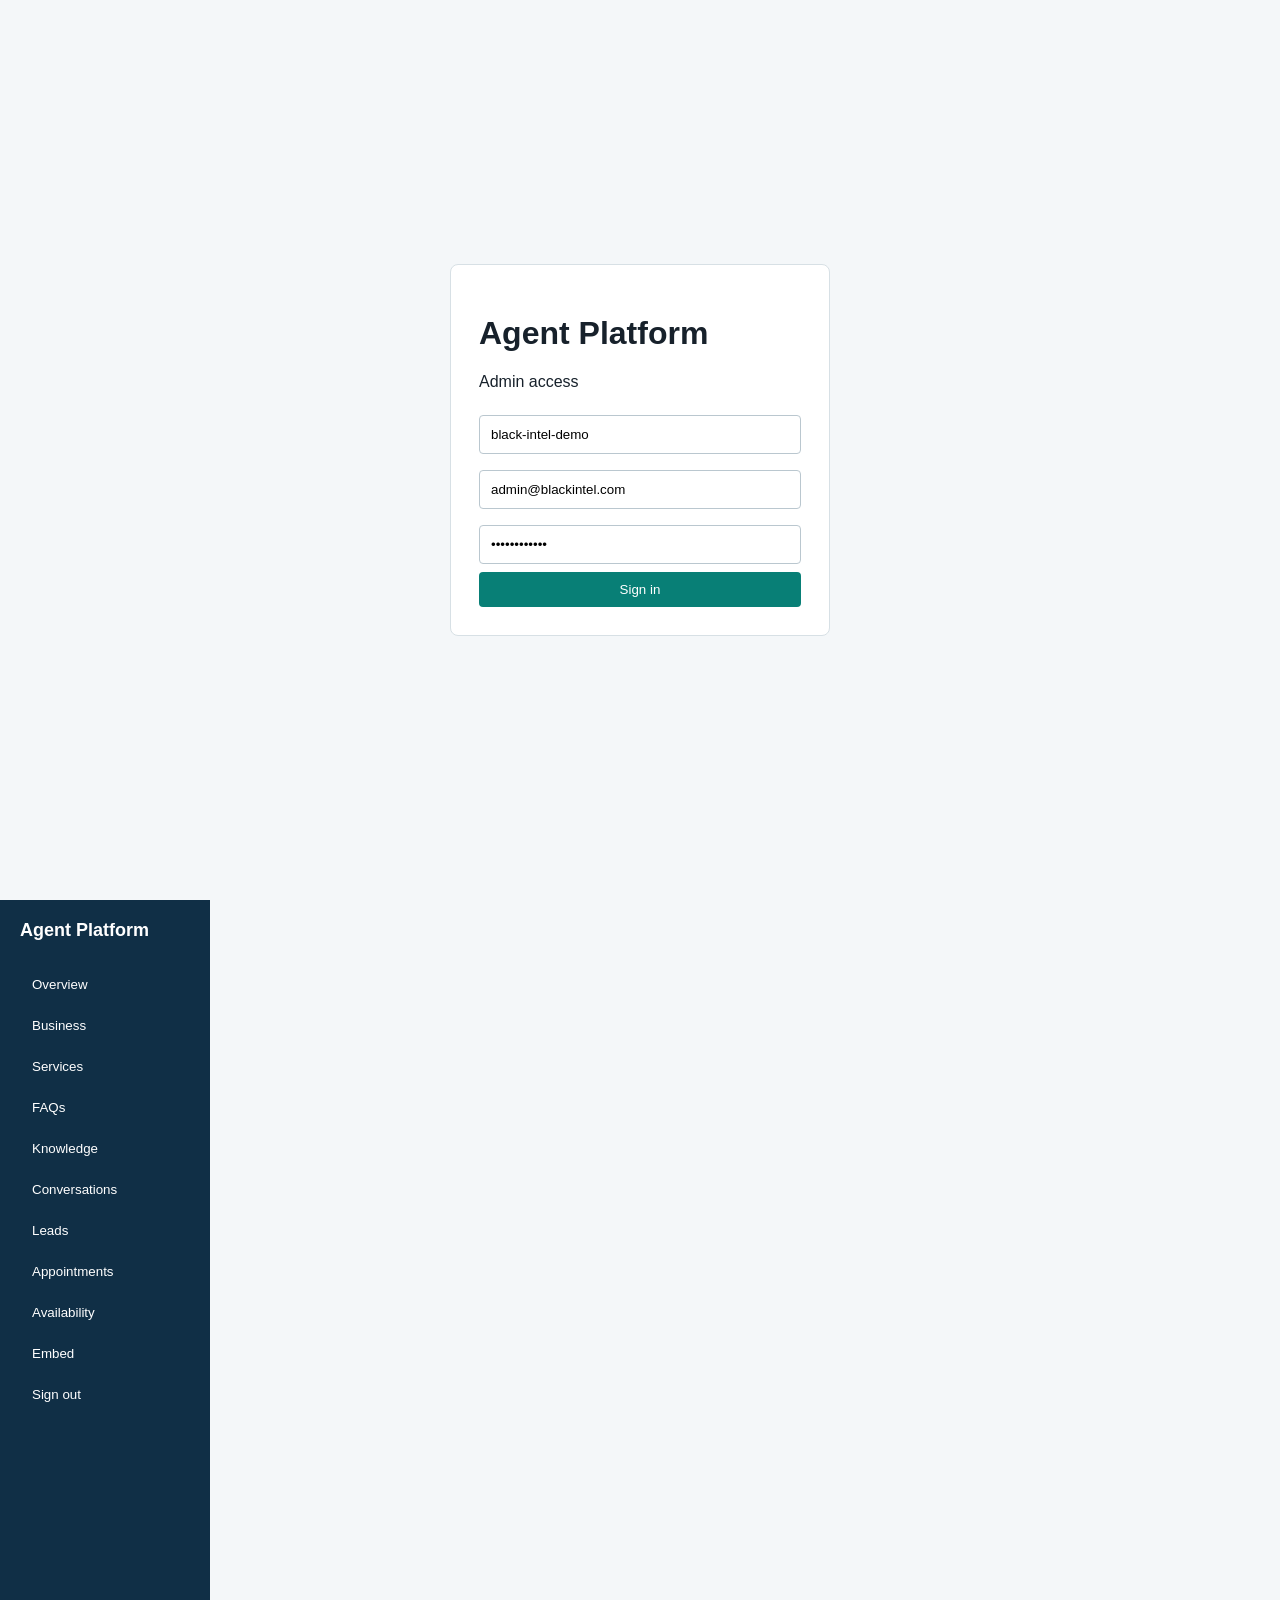
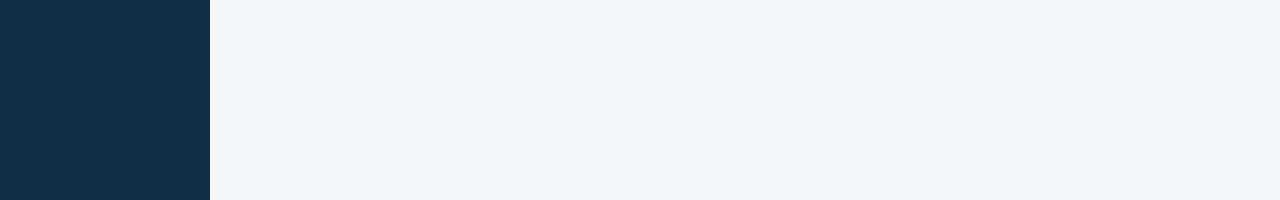
==== frontend/admin/index.html @ 56eccf03 "Complete AI website agent MVP" ====
<!doctype html>
<html lang="en"><head><meta charset="utf-8"><meta name="viewport" content="width=device-width,initial-scale=1"><title>Agent Platform</title><link rel="stylesheet" href="/frontend/admin/styles.css"></head>
<body><main id="login" class="auth"><form id="login-form"><h1>Agent Platform</h1><p>Admin access</p><input name="tenant_slug" value="black-intel-demo" placeholder="Tenant slug" required><input name="email" type="email" value="admin@blackintel.com" placeholder="Email" required><input name="password" type="password" value="ChangeMe123!" placeholder="Password" required><button>Sign in</button><small id="login-error"></small></form></main>
<main id="app" hidden><aside><h1>Agent Platform</h1><button data-view="overview">Overview</button><button data-view="business">Business</button><button data-view="services">Services</button><button data-view="faqs">FAQs</button><button data-view="knowledge">Knowledge</button><button data-view="conversations">Conversations</button><button data-view="leads">Leads</button><button data-view="appointments">Appointments</button><button data-view="availability">Availability</button><button data-view="embed">Embed</button><button id="sign-out">Sign out</button></aside><section><header><strong id="tenant-name"></strong><span id="notice"></span></header><div id="view"></div></section></main><script src="/frontend/admin/app.js"></script></body></html>
---- frontend/admin/styles.css ----
:root{font-family:Arial,sans-serif;color:#17212b;background:#f4f7f9}*{box-sizing:border-box}body{margin:0}.auth{min-height:100vh;display:grid;place-items:center}.auth form{width:min(380px,90vw);padding:28px;background:white;border:1px solid #d7e0e5;border-radius:8px}.auth input,textarea,select{width:100%;margin:8px 0;padding:11px;border:1px solid #bac7cf;border-radius:4px}button{cursor:pointer;border:0;border-radius:4px;padding:10px 12px;background:#102f46;color:white;text-align:left}form button{width:100%;text-align:center;background:#087f76}#app{min-height:100vh;display:grid;grid-template-columns:210px 1fr}aside{padding:20px;background:#102f46;color:white;display:flex;flex-direction:column;gap:6px}aside h1{font-size:18px;margin:0 0 20px}aside button{background:transparent}aside button:hover{background:#214761}section{padding:24px;max-width:1100px;width:100%}header{display:flex;justify-content:space-between;margin-bottom:20px}.panel{background:white;border:1px solid #d7e0e5;border-radius:6px;padding:18px;margin-bottom:16px}.grid{display:grid;grid-template-columns:repeat(auto-fit,minmax(160px,1fr));gap:12px}.metric{padding:16px;background:#e8f4f2;border-radius:5px}.metric b{display:block;font-size:27px}.row{display:flex;gap:8px;align-items:center;justify-content:space-between;padding:10px 0;border-bottom:1px solid #e5eaed}.row:last-child{border:0}.inline{display:flex;gap:8px}.inline input{margin:0}.danger{background:#a83d3d}@media(max-width:700px){#app{grid-template-columns:1fr}aside{flex-direction:row;overflow:auto;padding:10px}aside h1{display:none}section{padding:14px}.auth form{padding:20px}}
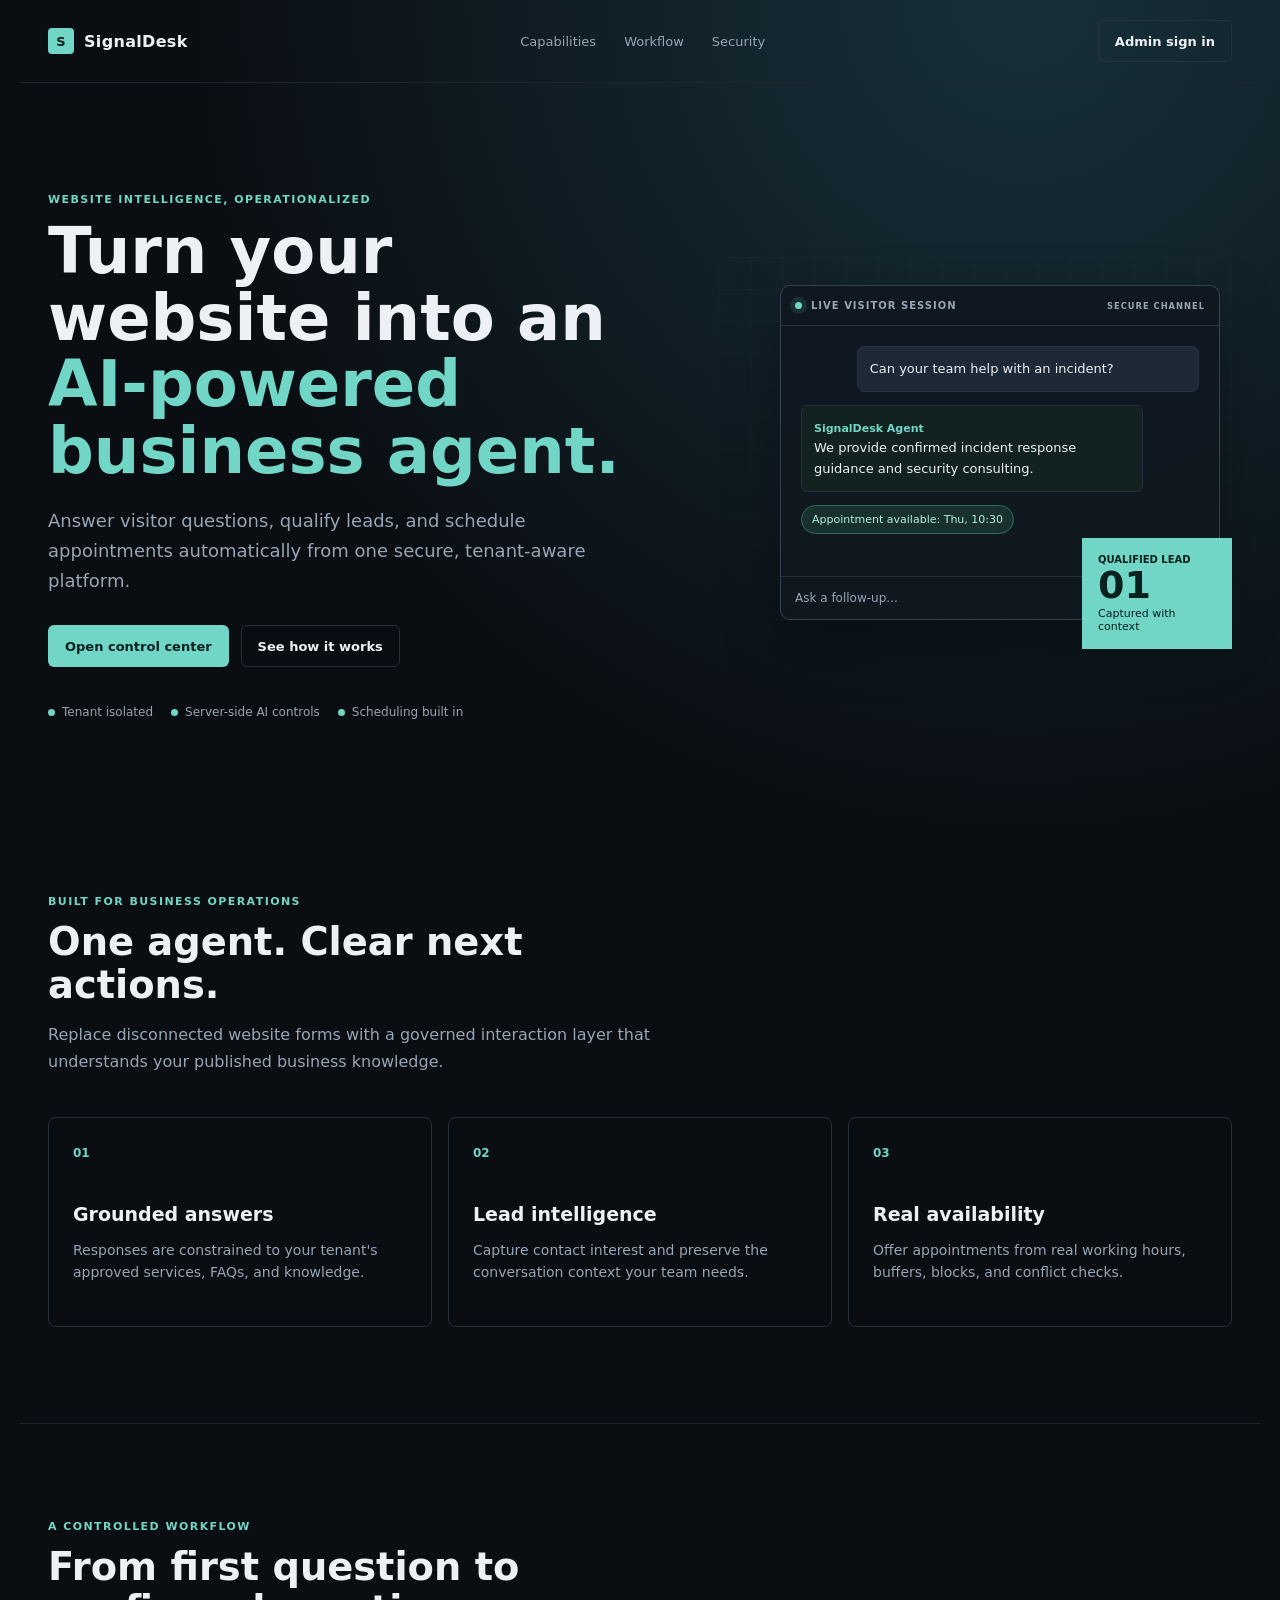
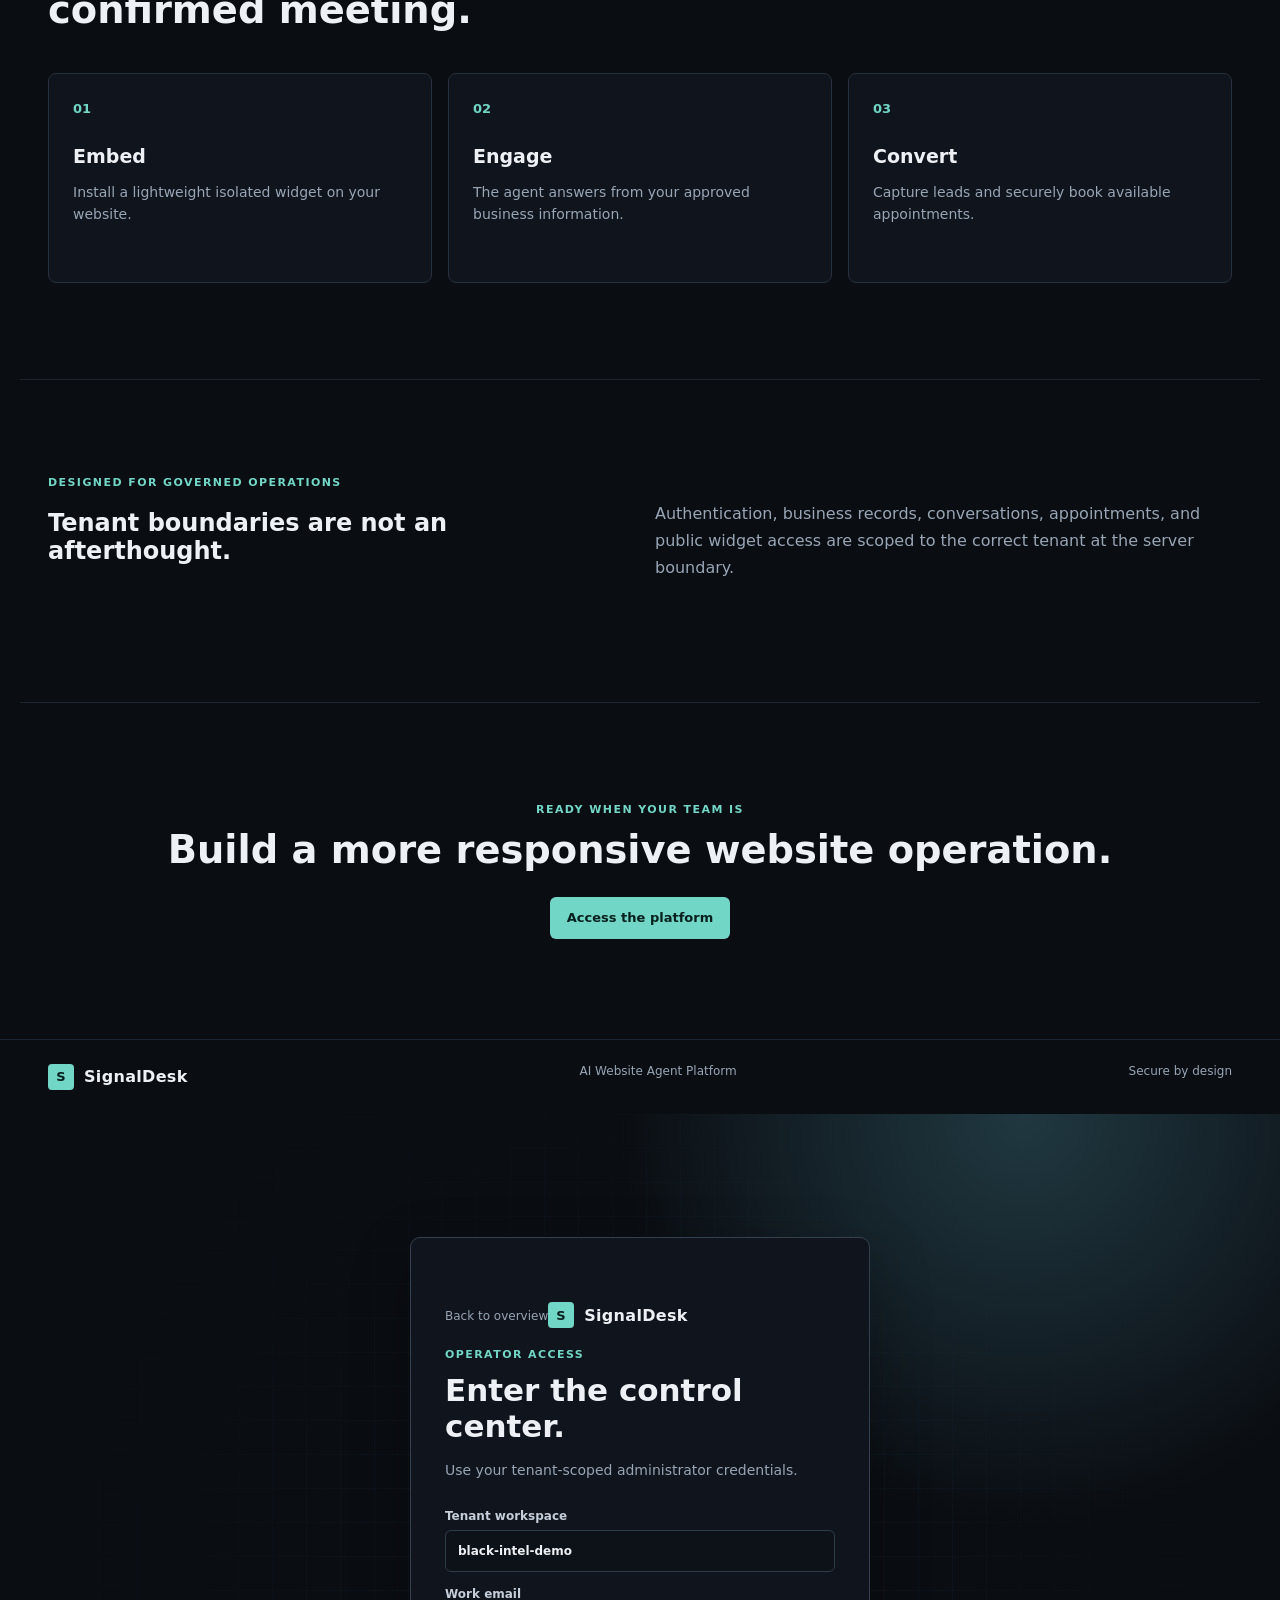
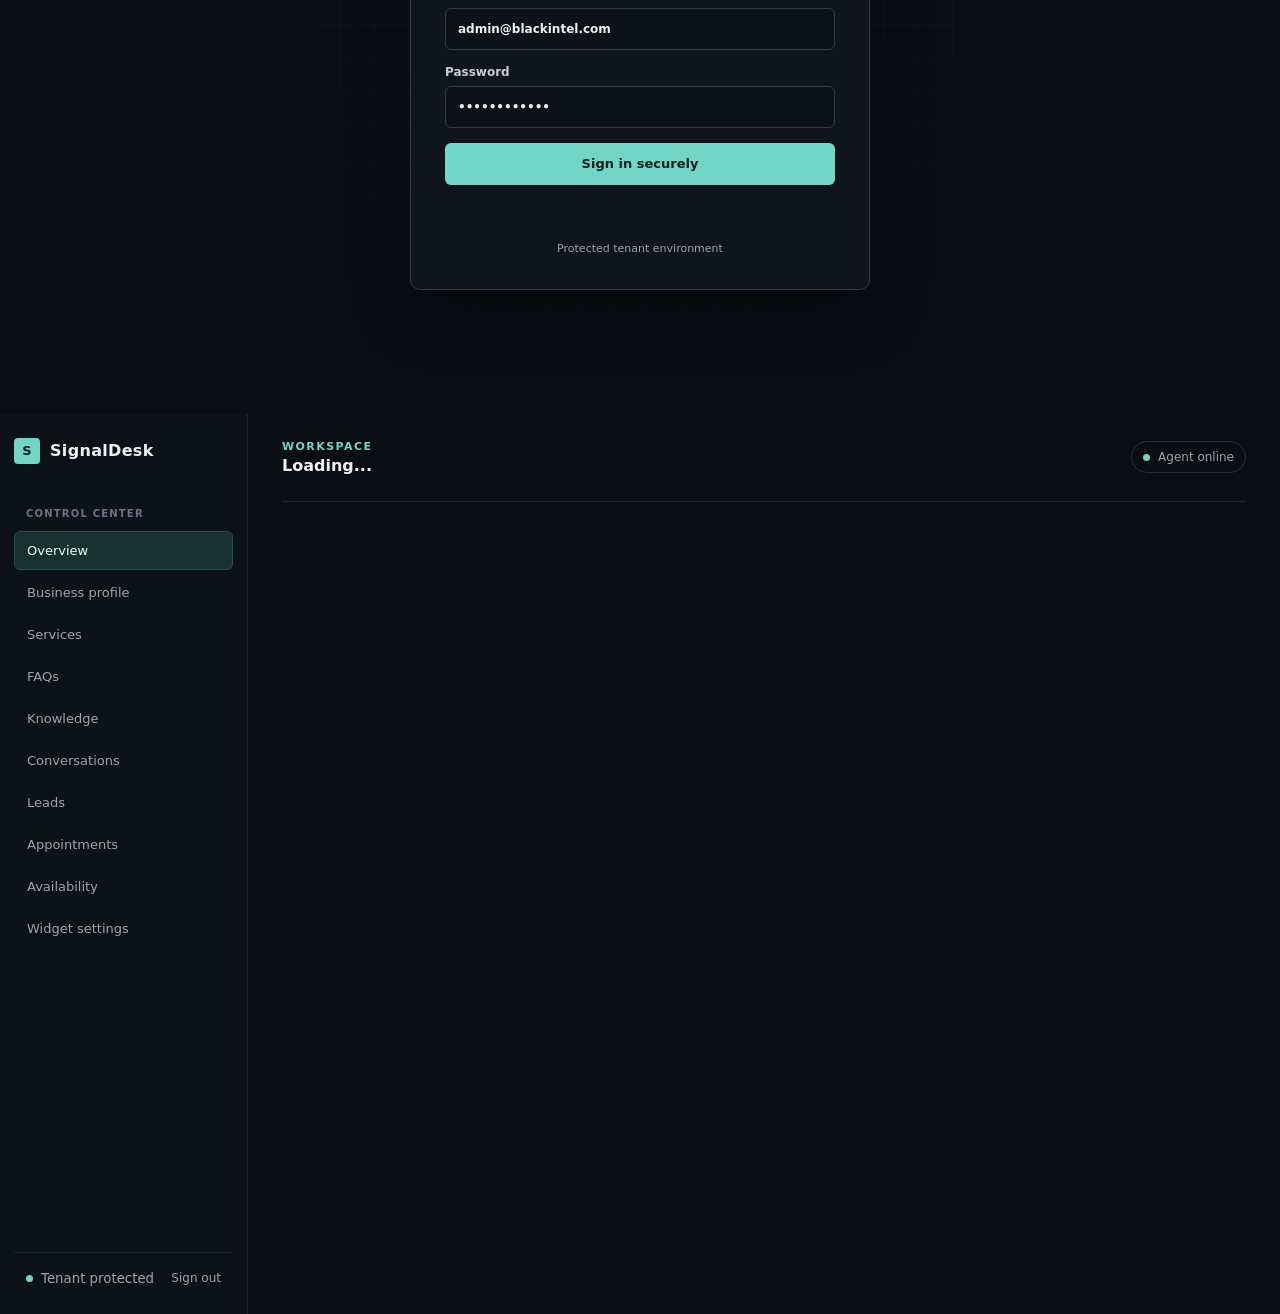
==== commit 38bc06a6: "Complete premium frontend redesign" ====
--- a/frontend/admin/index.html
+++ b/frontend/admin/index.html
@@ -1,4 +1,24 @@
 <!doctype html>
-<html lang="en"><head><meta charset="utf-8"><meta name="viewport" content="width=device-width,initial-scale=1"><title>Agent Platform</title><link rel="stylesheet" href="/frontend/admin/styles.css"></head>
-<body><main id="login" class="auth"><form id="login-form"><h1>Agent Platform</h1><p>Admin access</p><input name="tenant_slug" value="black-intel-demo" placeholder="Tenant slug" required><input name="email" type="email" value="admin@blackintel.com" placeholder="Email" required><input name="password" type="password" value="ChangeMe123!" placeholder="Password" required><button>Sign in</button><small id="login-error"></small></form></main>
-<main id="app" hidden><aside><h1>Agent Platform</h1><button data-view="overview">Overview</button><button data-view="business">Business</button><button data-view="services">Services</button><button data-view="faqs">FAQs</button><button data-view="knowledge">Knowledge</button><button data-view="conversations">Conversations</button><button data-view="leads">Leads</button><button data-view="appointments">Appointments</button><button data-view="availability">Availability</button><button data-view="embed">Embed</button><button id="sign-out">Sign out</button></aside><section><header><strong id="tenant-name"></strong><span id="notice"></span></header><div id="view"></div></section></main><script src="/frontend/admin/app.js"></script></body></html>
+<html lang="en">
+<head>
+  <meta charset="utf-8">
+  <meta name="viewport" content="width=device-width,initial-scale=1">
+  <meta name="description" content="SignalDesk is a secure AI Website Agent Platform.">
+  <title>SignalDesk | AI Website Agent Platform</title>
+  <link rel="stylesheet" href="/frontend/admin/styles.css">
+</head>
+<body>
+  <main id="landing" class="landing">
+    <nav class="marketing-nav" aria-label="Main navigation"><a class="brand" href="#top"><span class="brand-mark">S</span><span>SignalDesk</span></a><div class="nav-links"><a href="#capabilities">Capabilities</a><a href="#workflow">Workflow</a><a href="#security">Security</a></div><button class="button button-quiet open-login" type="button">Admin sign in</button></nav>
+    <section id="top" class="hero"><div class="hero-copy"><p class="eyebrow">Website intelligence, operationalized</p><h1>Turn your website into an <span>AI-powered business agent.</span></h1><p class="hero-text">Answer visitor questions, qualify leads, and schedule appointments automatically from one secure, tenant-aware platform.</p><div class="hero-actions"><button class="button button-primary open-login" type="button">Open control center</button><a class="button button-quiet" href="#workflow">See how it works</a></div><div class="trust-row"><span><i></i>Tenant isolated</span><span><i></i>Server-side AI controls</span><span><i></i>Scheduling built in</span></div></div><div class="hero-visual" aria-label="Product preview"><div class="radar-grid"></div><div class="preview-console"><div class="console-top"><span class="pulse"></span><span>Live visitor session</span><small>Secure channel</small></div><div class="console-thread"><div class="preview-message visitor">Can your team help with an incident?</div><div class="preview-message agent"><b>SignalDesk Agent</b><br>We provide confirmed incident response guidance and security consulting.</div><div class="preview-chip">Appointment available: Thu, 10:30</div></div><div class="console-input"><span>Ask a follow-up...</span><b>Send</b></div></div><div class="signal-card"><span>Qualified lead</span><strong>01</strong><small>Captured with context</small></div></div></section>
+    <section id="capabilities" class="marketing-section"><div class="section-heading"><p class="eyebrow">Built for business operations</p><h2>One agent. Clear next actions.</h2><p>Replace disconnected website forms with a governed interaction layer that understands your published business knowledge.</p></div><div class="feature-grid"><article><span class="feature-index">01</span><h3>Grounded answers</h3><p>Responses are constrained to your tenant's approved services, FAQs, and knowledge.</p></article><article><span class="feature-index">02</span><h3>Lead intelligence</h3><p>Capture contact interest and preserve the conversation context your team needs.</p></article><article><span class="feature-index">03</span><h3>Real availability</h3><p>Offer appointments from real working hours, buffers, blocks, and conflict checks.</p></article></div></section>
+    <section id="workflow" class="marketing-section workflow"><div class="section-heading"><p class="eyebrow">A controlled workflow</p><h2>From first question to confirmed meeting.</h2></div><div class="workflow-steps"><div><b>01</b><h3>Embed</h3><p>Install a lightweight isolated widget on your website.</p></div><div><b>02</b><h3>Engage</h3><p>The agent answers from your approved business information.</p></div><div><b>03</b><h3>Convert</h3><p>Capture leads and securely book available appointments.</p></div></div></section>
+    <section id="security" class="marketing-section security-band"><div><p class="eyebrow">Designed for governed operations</p><h2>Tenant boundaries are not an afterthought.</h2></div><p>Authentication, business records, conversations, appointments, and public widget access are scoped to the correct tenant at the server boundary.</p></section>
+    <section class="final-cta"><p class="eyebrow">Ready when your team is</p><h2>Build a more responsive website operation.</h2><button class="button button-primary open-login" type="button">Access the platform</button></section>
+    <footer><a class="brand" href="#top"><span class="brand-mark">S</span><span>SignalDesk</span></a><span>AI Website Agent Platform</span><span>Secure by design</span></footer>
+  </main>
+  <main id="login" class="auth" hidden><div class="auth-backdrop"></div><section class="auth-panel" aria-labelledby="login-title"><button class="text-button" id="back-home" type="button">Back to overview</button><a class="brand" href="#top"><span class="brand-mark">S</span><span>SignalDesk</span></a><p class="eyebrow">Operator access</p><h1 id="login-title">Enter the control center.</h1><p class="muted">Use your tenant-scoped administrator credentials.</p><form id="login-form" novalidate><label>Tenant workspace<input name="tenant_slug" value="black-intel-demo" placeholder="Tenant slug" autocomplete="organization" required></label><label>Work email<input name="email" type="email" value="admin@blackintel.com" placeholder="name@company.com" autocomplete="email" required></label><label>Password<input name="password" type="password" value="ChangeMe123!" placeholder="Enter password" autocomplete="current-password" required></label><button class="button button-primary login-submit" type="submit"><span>Sign in securely</span><span class="button-loader" hidden></span></button><p id="login-error" class="form-feedback" aria-live="polite"></p></form><p class="auth-note">Protected tenant environment</p></section></main>
+  <main id="app" class="app-shell" hidden><aside class="sidebar"><a class="brand" href="#"><span class="brand-mark">S</span><span>SignalDesk</span></a><p class="sidebar-label">Control center</p><nav aria-label="Platform navigation"><button class="nav-item active" data-view="overview">Overview</button><button class="nav-item" data-view="business">Business profile</button><button class="nav-item" data-view="services">Services</button><button class="nav-item" data-view="faqs">FAQs</button><button class="nav-item" data-view="knowledge">Knowledge</button><button class="nav-item" data-view="conversations">Conversations</button><button class="nav-item" data-view="leads">Leads</button><button class="nav-item" data-view="appointments">Appointments</button><button class="nav-item" data-view="availability">Availability</button><button class="nav-item" data-view="embed">Widget settings</button></nav><div class="sidebar-footer"><span class="security-dot"></span><small>Tenant protected</small><button id="sign-out" class="text-button" type="button">Sign out</button></div></aside><section class="workspace"><header class="workspace-header"><button id="mobile-nav" class="mobile-nav" type="button" aria-label="Open navigation">Menu</button><div><p class="eyebrow">Workspace</p><strong id="tenant-name">Loading...</strong></div><div class="header-status"><span class="status-dot"></span><span>Agent online</span></div></header><div id="notice" class="toast" role="status" aria-live="polite"></div><div id="view" class="view"></div></section></main>
+  <script src="/frontend/admin/app.js"></script>
+</body>
+</html>
--- a/frontend/admin/styles.css
+++ b/frontend/admin/styles.css
@@ -1 +1 @@
-:root{font-family:Arial,sans-serif;color:#17212b;background:#f4f7f9}*{box-sizing:border-box}body{margin:0}.auth{min-height:100vh;display:grid;place-items:center}.auth form{width:min(380px,90vw);padding:28px;background:white;border:1px solid #d7e0e5;border-radius:8px}.auth input,textarea,select{width:100%;margin:8px 0;padding:11px;border:1px solid #bac7cf;border-radius:4px}button{cursor:pointer;border:0;border-radius:4px;padding:10px 12px;background:#102f46;color:white;text-align:left}form button{width:100%;text-align:center;background:#087f76}#app{min-height:100vh;display:grid;grid-template-columns:210px 1fr}aside{padding:20px;background:#102f46;color:white;display:flex;flex-direction:column;gap:6px}aside h1{font-size:18px;margin:0 0 20px}aside button{background:transparent}aside button:hover{background:#214761}section{padding:24px;max-width:1100px;width:100%}header{display:flex;justify-content:space-between;margin-bottom:20px}.panel{background:white;border:1px solid #d7e0e5;border-radius:6px;padding:18px;margin-bottom:16px}.grid{display:grid;grid-template-columns:repeat(auto-fit,minmax(160px,1fr));gap:12px}.metric{padding:16px;background:#e8f4f2;border-radius:5px}.metric b{display:block;font-size:27px}.row{display:flex;gap:8px;align-items:center;justify-content:space-between;padding:10px 0;border-bottom:1px solid #e5eaed}.row:last-child{border:0}.inline{display:flex;gap:8px}.inline input{margin:0}.danger{background:#a83d3d}@media(max-width:700px){#app{grid-template-columns:1fr}aside{flex-direction:row;overflow:auto;padding:10px}aside h1{display:none}section{padding:14px}.auth form{padding:20px}}
+:root{--bg:#0a0d12;--surface:#10151d;--surface-2:#151b25;--line:#27303d;--line-soft:#1d2530;--text:#edf1f5;--muted:#98a5b5;--accent:#71d6c5;--accent-ink:#08201e;--danger:#ef8585;--radius:8px;--shadow:0 22px 60px rgba(0,0,0,.28);font-family:Inter,ui-sans-serif,system-ui,-apple-system,BlinkMacSystemFont,"Segoe UI",sans-serif;color:var(--text);background:var(--bg)}*{box-sizing:border-box}html{scroll-behavior:smooth}body{margin:0;background:var(--bg);min-width:320px}button,input,textarea,select{font:inherit}button,a{transition:background .16s ease,border-color .16s ease,color .16s ease,transform .16s ease}button{cursor:pointer}button:focus-visible,a:focus-visible,input:focus-visible,textarea:focus-visible,select:focus-visible{outline:2px solid var(--accent);outline-offset:2px}.brand{align-items:center;color:var(--text);display:inline-flex;font-size:16px;font-weight:750;gap:10px;letter-spacing:.02em;text-decoration:none}.brand-mark{align-items:center;background:var(--accent);border-radius:4px;color:var(--accent-ink);display:inline-flex;font-size:13px;font-weight:900;height:26px;justify-content:center;width:26px}.eyebrow{color:var(--accent);font-size:11px;font-weight:800;letter-spacing:.13em;margin:0 0 12px;text-transform:uppercase}.button{align-items:center;border:1px solid transparent;border-radius:6px;display:inline-flex;font-size:13px;font-weight:750;gap:8px;justify-content:center;min-height:42px;padding:0 16px;text-decoration:none}.button-primary{background:var(--accent);color:var(--accent-ink)}.button-primary:hover{background:#91e4d5;transform:translateY(-1px)}.button-quiet{background:transparent;border-color:var(--line);color:var(--text)}.button-quiet:hover{background:var(--surface-2);border-color:#394656}.landing{background:radial-gradient(circle at 80% 0%,#17303a 0,transparent 30%),var(--bg);overflow:hidden}.marketing-nav{align-items:center;border-bottom:1px solid var(--line-soft);display:flex;justify-content:space-between;margin:auto;max-width:1240px;padding:20px 28px}.nav-links{display:flex;gap:28px}.nav-links a{color:var(--muted);font-size:13px;text-decoration:none}.nav-links a:hover{color:var(--text)}.hero{display:grid;gap:68px;grid-template-columns:minmax(0,1fr) minmax(360px,.9fr);margin:auto;max-width:1240px;min-height:680px;padding:110px 28px 80px}.hero-copy{align-self:center;max-width:650px}.hero h1{font-size:clamp(40px,5vw,68px);line-height:1.04;margin:0 0 22px}.hero h1 span{color:var(--accent)}.hero-text{color:var(--muted);font-size:18px;line-height:1.65;max-width:580px}.hero-actions{display:flex;flex-wrap:wrap;gap:12px;margin-top:30px}.trust-row{color:var(--muted);display:flex;flex-wrap:wrap;font-size:12px;gap:18px;margin-top:38px}.trust-row span{align-items:center;display:flex;gap:7px}.trust-row i,.status-dot,.security-dot{background:var(--accent);border-radius:50%;display:inline-block;height:7px;width:7px}.hero-visual{align-self:center;min-height:430px;position:relative}.radar-grid{background-image:linear-gradient(#17303a88 1px,transparent 1px),linear-gradient(90deg,#17303a88 1px,transparent 1px);background-size:32px 32px;border-radius:10px;inset:16px 0 0 15px;mask-image:linear-gradient(to bottom,black,transparent);opacity:.62;position:absolute}.preview-console{background:#101720ed;border:1px solid #354150;border-radius:10px;box-shadow:var(--shadow);overflow:hidden;position:absolute;right:12px;top:44px;width:min(100%,440px)}.console-top{align-items:center;border-bottom:1px solid var(--line);color:var(--muted);display:flex;font-size:10px;font-weight:800;gap:9px;letter-spacing:.1em;padding:14px;text-transform:uppercase}.console-top small{margin-left:auto}.pulse{background:var(--accent);border-radius:50%;box-shadow:0 0 0 5px #71d6c51f;height:7px;width:7px}.console-thread{display:flex;flex-direction:column;gap:13px;min-height:250px;padding:20px}.preview-message{border:1px solid var(--line);border-radius:7px;font-size:13px;line-height:1.55;padding:12px;width:86%}.preview-message.visitor{align-self:flex-end;background:#1d2937}.preview-message.agent{background:#122220}.preview-message b{color:var(--accent);font-size:11px}.preview-chip{align-self:flex-start;background:#18312e;border:1px solid #2c6c62;border-radius:20px;color:#b7eee5;font-size:11px;padding:7px 10px}.console-input{border-top:1px solid var(--line);color:var(--muted);display:flex;font-size:12px;justify-content:space-between;padding:14px}.console-input b{color:var(--accent)}.signal-card{background:var(--accent);bottom:22px;color:var(--accent-ink);display:flex;flex-direction:column;padding:16px;position:absolute;right:0;width:150px}.signal-card span{font-size:10px;font-weight:800;text-transform:uppercase}.signal-card strong{font-size:38px;line-height:1.1}.signal-card small{font-size:11px}.marketing-section{margin:auto;max-width:1240px;padding:96px 28px}.section-heading{max-width:620px}.section-heading h2,.final-cta h2{font-size:clamp(30px,3vw,46px);line-height:1.12;margin:0}.section-heading>p:not(.eyebrow){color:var(--muted);line-height:1.65}.feature-grid,.workflow-steps{display:grid;gap:16px;grid-template-columns:repeat(3,1fr);margin-top:42px}.feature-grid article,.workflow-steps>div{border:1px solid var(--line);border-radius:var(--radius);min-height:210px;padding:24px}.feature-grid article:hover{border-color:#3b6570}.feature-index{color:var(--accent);font-size:12px;font-weight:800}.feature-grid h3,.workflow-steps h3{font-size:19px;margin:42px 0 10px}.feature-grid p,.workflow-steps p{color:var(--muted);font-size:14px;line-height:1.6}.workflow{border-top:1px solid var(--line-soft)}.workflow-steps>div{background:var(--surface)}.workflow-steps b{color:var(--accent);font-size:13px}.workflow-steps h3{margin-top:28px}.security-band{border-top:1px solid var(--line-soft);display:grid;gap:30px;grid-template-columns:1fr 1fr}.security-band>p{color:var(--muted);line-height:1.7;margin:24px 0}.final-cta{border-top:1px solid var(--line-soft);margin:auto;max-width:1240px;padding:100px 28px;text-align:center}.final-cta .button{margin-top:26px}footer{border-top:1px solid var(--line-soft);color:var(--muted);display:flex;font-size:12px;gap:22px;justify-content:space-between;padding:24px max(28px,calc((100vw - 1184px)/2))}.auth{align-items:center;background:radial-gradient(circle at 80% 0%,#203841 0,transparent 30%),var(--bg);display:grid;min-height:100vh;overflow:hidden;place-items:center;position:relative}.auth-backdrop{background-image:linear-gradient(#1d314055 1px,transparent 1px),linear-gradient(90deg,#1d314055 1px,transparent 1px);background-size:34px 34px;inset:0;mask-image:radial-gradient(circle at center,black,transparent 70%);position:absolute}.auth-panel{background:#10151df2;border:1px solid #35404e;border-radius:10px;box-shadow:var(--shadow);max-width:460px;padding:34px;position:relative;width:calc(100% - 32px)}.auth-panel>.brand{margin:30px 0 20px}.auth-panel h1{font-size:31px;line-height:1.15;margin:0 0 10px}.muted{color:var(--muted);font-size:14px;line-height:1.6}.auth form{display:grid;gap:15px;margin-top:28px}.auth label{color:#c5ced9;display:grid;font-size:12px;font-weight:700;gap:7px}.auth input,.view input,.view textarea,.view select{background:#0d1219;border:1px solid #303b49;border-radius:6px;color:var(--text);min-height:42px;padding:10px 12px;width:100%}.auth input::placeholder,.view input::placeholder,.view textarea::placeholder{color:#657184}.auth textarea,.view textarea{min-height:116px;resize:vertical}.login-submit{width:100%}.button-loader{border:2px solid #0a2824;border-right-color:transparent;border-radius:50%;height:14px;width:14px}.form-feedback{color:var(--danger);font-size:13px;min-height:18px;margin:0}.auth-note{color:var(--muted);font-size:11px;margin:24px 0 0;text-align:center}.text-button{background:transparent;border:0;color:var(--muted);font-size:12px;padding:0;text-align:left}.text-button:hover{color:var(--text)}.app-shell{background:var(--bg);display:grid;grid-template-columns:248px minmax(0,1fr);min-height:100vh}.sidebar{background:#0d1118;border-right:1px solid var(--line-soft);display:flex;flex-direction:column;padding:24px 14px}.sidebar-label{color:#687588;font-size:10px;font-weight:800;letter-spacing:.12em;margin:44px 12px 12px;text-transform:uppercase}.sidebar nav{display:grid;gap:3px}.nav-item{background:transparent;border:1px solid transparent;border-radius:6px;color:var(--muted);font-size:13px;padding:11px 12px;text-align:left}.nav-item:hover{background:#151c26;color:var(--text)}.nav-item.active{background:#17312f;border-color:#24524e;color:#d9fff7}.sidebar-footer{align-items:center;border-top:1px solid var(--line-soft);color:var(--muted);display:flex;gap:8px;margin-top:auto;padding:18px 12px 4px}.sidebar-footer .text-button{margin-left:auto}.workspace{min-width:0;padding:0 34px 42px}.workspace-header{align-items:center;border-bottom:1px solid var(--line-soft);display:flex;justify-content:space-between;min-height:88px}.workspace-header .eyebrow{margin:0 0 3px}.header-status{align-items:center;border:1px solid var(--line);border-radius:20px;color:var(--muted);display:flex;font-size:12px;gap:8px;padding:8px 11px}.mobile-nav{display:none}.view{margin:auto;max-width:1180px;padding-top:32px}.view>h2{font-size:28px;margin:0 0 22px;text-transform:capitalize}.view>h2::after{background:var(--accent);content:"";display:block;height:2px;margin-top:11px;width:30px}.toast{color:var(--accent);font-size:13px;position:fixed;right:28px;top:18px;z-index:5}.panel{background:var(--surface);border:1px solid var(--line);border-radius:var(--radius);margin-bottom:16px;padding:20px}.panel h3{font-size:15px;margin:0 0 15px}.grid{display:grid;gap:14px;grid-template-columns:repeat(4,minmax(0,1fr))}.metric{background:linear-gradient(145deg,#151d28,#111720);border:1px solid var(--line);border-radius:8px;min-height:126px;padding:19px}.metric small{color:var(--muted);font-size:12px}.metric b{color:var(--text);display:block;font-size:34px;font-weight:700;margin-top:21px}.row{align-items:center;border-bottom:1px solid var(--line-soft);display:flex;gap:14px;justify-content:space-between;padding:14px 0}.row:last-child{border:0}.row span{min-width:0}.row b{font-size:14px}.row small{color:var(--muted);font-size:12px}.row label{color:var(--muted);font-size:12px}.row label input{accent-color:var(--accent);margin-right:7px;width:auto}.panel form,.view form.panel{display:grid;gap:13px}.view form.panel label{color:var(--muted);font-size:12px;font-weight:700}.view form.panel label input,.view form.panel label textarea{margin-top:7px}.view form button,.view .detail,.view .unblock,.view .delete,.inline button{background:#1b2a37;border:1px solid #34485b;border-radius:5px;color:var(--text);font-size:12px;font-weight:700;min-height:37px;padding:0 12px}.view form button:hover,.view .detail:hover{background:#294052}.view .danger{background:#3a2127;border-color:#6c3540;color:#ffb7bc}.view .danger:hover{background:#512830}.inline{display:flex;flex-wrap:wrap;gap:8px}.inline input{flex:1;min-width:180px}pre{color:#b8c7d6;font-family:Consolas,monospace;font-size:12px;line-height:1.6;overflow:auto;white-space:pre-wrap}.status-badge{border:1px solid #3b5f5a;border-radius:20px;color:#a7e7dc;display:inline-block;font-size:10px;font-weight:800;letter-spacing:.05em;padding:5px 8px;text-transform:uppercase}.status-badge.cancelled{border-color:#77404a;color:#f0afb5}.status-badge.rescheduled{border-color:#606044;color:#ddddae}@media(max-width:900px){.hero{grid-template-columns:1fr;min-height:auto;padding-top:80px}.hero-visual{min-height:370px}.feature-grid,.workflow-steps{grid-template-columns:1fr}.security-band{grid-template-columns:1fr}.grid{grid-template-columns:repeat(2,1fr)}.app-shell{grid-template-columns:1fr}.sidebar{display:none;inset:0 auto 0 0;max-width:280px;position:fixed;transform:translateX(-100%);transition:transform .2s ease;width:80vw;z-index:20}.app-shell.nav-open .sidebar{display:flex;transform:translateX(0)}.mobile-nav{background:transparent;border:1px solid var(--line);border-radius:5px;color:var(--text);display:inline-flex;font-size:12px;padding:8px}.workspace{padding:0 18px 32px}.workspace-header{gap:14px;justify-content:flex-start}.header-status{margin-left:auto}.view{padding-top:24px}}@media(max-width:620px){.marketing-nav{padding:17px 18px}.nav-links{display:none}.hero,.marketing-section,.final-cta{padding-left:18px;padding-right:18px}.hero{gap:35px;padding-top:64px}.hero h1{font-size:40px}.hero-text{font-size:16px}.hero-visual{min-height:318px}.preview-console{right:0;top:14px}.signal-card{bottom:0}.trust-row{gap:10px}.trust-row span{font-size:11px}footer{align-items:flex-start;flex-direction:column;padding:22px 18px}.auth-panel{padding:26px 22px}.grid{grid-template-columns:1fr}.header-status{display:none}.view>h2{font-size:25px}.row{align-items:flex-start;flex-wrap:wrap}.row>input{flex:1;min-width:100px}.panel{padding:16px}.workspace{padding-left:14px;padding-right:14px}.toast{left:16px;right:16px;top:10px}.hero-actions .button{width:100%}}
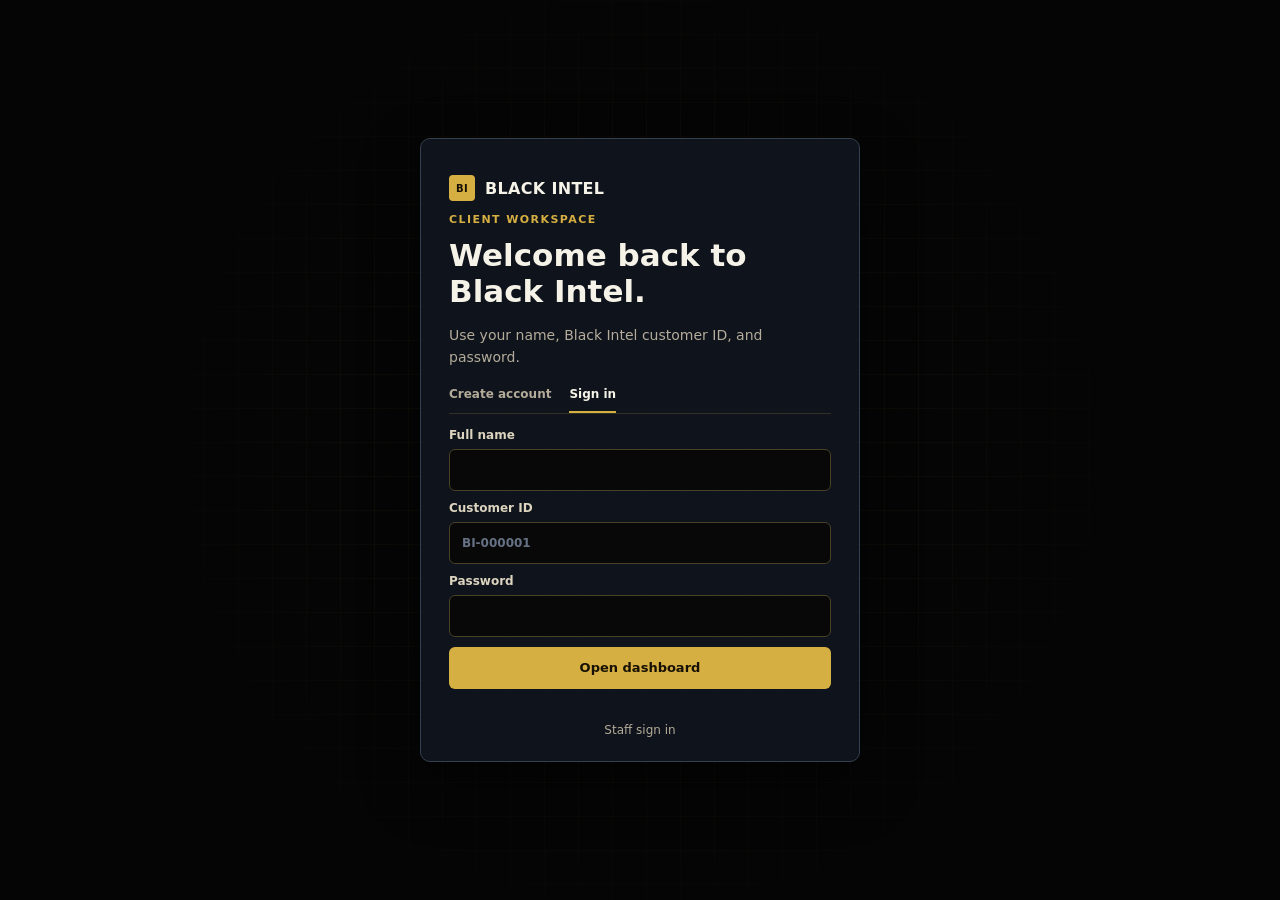
==== commit fe13246c: "Add customer portal and improve appointment scheduling" ====
--- a/frontend/admin/index.html
+++ b/frontend/admin/index.html
@@ -3,13 +3,14 @@
 <head>
   <meta charset="utf-8">
   <meta name="viewport" content="width=device-width,initial-scale=1">
-  <meta name="description" content="SignalDesk is a secure AI Website Agent Platform.">
-  <title>SignalDesk | AI Website Agent Platform</title>
+  <meta name="description" content="Black Intel is a secure AI Website Agent Platform.">
+  <title>Black Intel | AI Website Agent Platform</title>
+  <style>[hidden]{display:none!important}</style>
   <link rel="stylesheet" href="/frontend/admin/styles.css">
 </head>
 <body>
-  <main id="landing" class="landing">
-    <nav class="marketing-nav" aria-label="Main navigation"><a class="brand" href="#top"><span class="brand-mark">S</span><span>SignalDesk</span></a><div class="nav-links"><a href="#capabilities">Capabilities</a><a href="#workflow">Workflow</a><a href="#security">Security</a></div><button class="button button-quiet open-login" type="button">Admin sign in</button></nav>
+  <main id="landing" class="landing" hidden>
+    <nav class="marketing-nav" aria-label="Main navigation"><a class="brand" href="#top"><span class="brand-mark">BI</span><span>BLACK INTEL</span></a><div class="nav-links"><a href="#capabilities">Capabilities</a><a href="#workflow">Workflow</a><a href="#security">Security</a></div><div class="nav-actions"><button class="button button-quiet open-customer" type="button">Customer login</button><button class="button button-primary open-customer" data-customer-mode="register" type="button">Create account</button><button class="button button-quiet open-login" type="button">Admin</button></div></nav>
     <section id="top" class="hero"><div class="hero-copy"><p class="eyebrow">Website intelligence, operationalized</p><h1>Turn your website into an <span>AI-powered business agent.</span></h1><p class="hero-text">Answer visitor questions, qualify leads, and schedule appointments automatically from one secure, tenant-aware platform.</p><div class="hero-actions"><button class="button button-primary open-login" type="button">Open control center</button><a class="button button-quiet" href="#workflow">See how it works</a></div><div class="trust-row"><span><i></i>Tenant isolated</span><span><i></i>Server-side AI controls</span><span><i></i>Scheduling built in</span></div></div><div class="hero-visual" aria-label="Product preview"><div class="radar-grid"></div><div class="preview-console"><div class="console-top"><span class="pulse"></span><span>Live visitor session</span><small>Secure channel</small></div><div class="console-thread"><div class="preview-message visitor">Can your team help with an incident?</div><div class="preview-message agent"><b>SignalDesk Agent</b><br>We provide confirmed incident response guidance and security consulting.</div><div class="preview-chip">Appointment available: Thu, 10:30</div></div><div class="console-input"><span>Ask a follow-up...</span><b>Send</b></div></div><div class="signal-card"><span>Qualified lead</span><strong>01</strong><small>Captured with context</small></div></div></section>
     <section id="capabilities" class="marketing-section"><div class="section-heading"><p class="eyebrow">Built for business operations</p><h2>One agent. Clear next actions.</h2><p>Replace disconnected website forms with a governed interaction layer that understands your published business knowledge.</p></div><div class="feature-grid"><article><span class="feature-index">01</span><h3>Grounded answers</h3><p>Responses are constrained to your tenant's approved services, FAQs, and knowledge.</p></article><article><span class="feature-index">02</span><h3>Lead intelligence</h3><p>Capture contact interest and preserve the conversation context your team needs.</p></article><article><span class="feature-index">03</span><h3>Real availability</h3><p>Offer appointments from real working hours, buffers, blocks, and conflict checks.</p></article></div></section>
     <section id="workflow" class="marketing-section workflow"><div class="section-heading"><p class="eyebrow">A controlled workflow</p><h2>From first question to confirmed meeting.</h2></div><div class="workflow-steps"><div><b>01</b><h3>Embed</h3><p>Install a lightweight isolated widget on your website.</p></div><div><b>02</b><h3>Engage</h3><p>The agent answers from your approved business information.</p></div><div><b>03</b><h3>Convert</h3><p>Capture leads and securely book available appointments.</p></div></div></section>
@@ -17,8 +18,11 @@
     <section class="final-cta"><p class="eyebrow">Ready when your team is</p><h2>Build a more responsive website operation.</h2><button class="button button-primary open-login" type="button">Access the platform</button></section>
     <footer><a class="brand" href="#top"><span class="brand-mark">S</span><span>SignalDesk</span></a><span>AI Website Agent Platform</span><span>Secure by design</span></footer>
   </main>
-  <main id="login" class="auth" hidden><div class="auth-backdrop"></div><section class="auth-panel" aria-labelledby="login-title"><button class="text-button" id="back-home" type="button">Back to overview</button><a class="brand" href="#top"><span class="brand-mark">S</span><span>SignalDesk</span></a><p class="eyebrow">Operator access</p><h1 id="login-title">Enter the control center.</h1><p class="muted">Use your tenant-scoped administrator credentials.</p><form id="login-form" novalidate><label>Tenant workspace<input name="tenant_slug" value="black-intel-demo" placeholder="Tenant slug" autocomplete="organization" required></label><label>Work email<input name="email" type="email" value="admin@blackintel.com" placeholder="name@company.com" autocomplete="email" required></label><label>Password<input name="password" type="password" value="ChangeMe123!" placeholder="Enter password" autocomplete="current-password" required></label><button class="button button-primary login-submit" type="submit"><span>Sign in securely</span><span class="button-loader" hidden></span></button><p id="login-error" class="form-feedback" aria-live="polite"></p></form><p class="auth-note">Protected tenant environment</p></section></main>
-  <main id="app" class="app-shell" hidden><aside class="sidebar"><a class="brand" href="#"><span class="brand-mark">S</span><span>SignalDesk</span></a><p class="sidebar-label">Control center</p><nav aria-label="Platform navigation"><button class="nav-item active" data-view="overview">Overview</button><button class="nav-item" data-view="business">Business profile</button><button class="nav-item" data-view="services">Services</button><button class="nav-item" data-view="faqs">FAQs</button><button class="nav-item" data-view="knowledge">Knowledge</button><button class="nav-item" data-view="conversations">Conversations</button><button class="nav-item" data-view="leads">Leads</button><button class="nav-item" data-view="appointments">Appointments</button><button class="nav-item" data-view="availability">Availability</button><button class="nav-item" data-view="embed">Widget settings</button></nav><div class="sidebar-footer"><span class="security-dot"></span><small>Tenant protected</small><button id="sign-out" class="text-button" type="button">Sign out</button></div></aside><section class="workspace"><header class="workspace-header"><button id="mobile-nav" class="mobile-nav" type="button" aria-label="Open navigation">Menu</button><div><p class="eyebrow">Workspace</p><strong id="tenant-name">Loading...</strong></div><div class="header-status"><span class="status-dot"></span><span>Agent online</span></div></header><div id="notice" class="toast" role="status" aria-live="polite"></div><div id="view" class="view"></div></section></main>
+  <main id="login" class="auth" hidden><div class="auth-backdrop"></div><section class="auth-panel" aria-labelledby="login-title"><button class="text-button" id="back-home" type="button">Customer sign in</button><a class="brand" href="#top"><span class="brand-mark">BI</span><span>BLACK INTEL</span></a><p class="eyebrow">Operator access</p><h1 id="login-title">Enter the control center.</h1><p class="muted">Use your tenant-scoped administrator credentials.</p><form id="login-form" novalidate><label>Tenant workspace<input name="tenant_slug" value="black-intel-demo" placeholder="Tenant slug" autocomplete="organization" required></label><label>Work email<input name="email" type="email" value="admin@blackintel.com" placeholder="name@company.com" autocomplete="email" required></label><label>Password<input name="password" type="password" value="ChangeMe123!" placeholder="Enter password" autocomplete="current-password" required></label><button class="button button-primary login-submit" type="submit"><span>Sign in securely</span><span class="button-loader" hidden></span></button><p id="login-error" class="form-feedback" aria-live="polite"></p></form><p class="auth-note">Protected tenant environment</p></section></main>
+  <main id="customer-auth" class="auth" hidden><div class="auth-backdrop"></div><section class="auth-panel customer-auth-panel"><a class="brand" href="#top"><span class="brand-mark">BI</span><span>BLACK INTEL</span></a><p class="eyebrow">Client workspace</p><h1 id="customer-auth-title">Create your secure account.</h1><p class="muted" id="customer-auth-copy">Your customer ID is issued once and remains yours.</p><div class="auth-switch"><button class="auth-mode active" data-customer-mode="register" type="button">Create account</button><button class="auth-mode" data-customer-mode="login" type="button">Sign in</button></div><form id="customer-register-form" novalidate><label>Full name<input name="full_name" autocomplete="name" required></label><label>Age<input name="age" type="number" min="13" max="120" required></label><label>What would you like help with?<textarea name="reason" required></textarea></label><label>Password<input name="password" type="password" minlength="8" autocomplete="new-password" required></label><button class="button button-primary" type="submit">Create secure account</button></form><form id="customer-login-form" hidden novalidate><label>Full name<input name="full_name" autocomplete="name" required></label><label>Customer ID<input name="customer_id" placeholder="BI-000001" autocomplete="username" required></label><label>Password<input name="password" type="password" minlength="8" autocomplete="current-password" required></label><button class="button button-primary" type="submit">Open dashboard</button></form><p id="customer-auth-error" class="form-feedback" aria-live="polite"></p><p class="auth-note"><button class="text-button" id="open-admin-login" type="button">Staff sign in</button></p></section></main>
+  <main id="customer-app" class="customer-shell" hidden><header class="customer-header"><a class="brand" href="#top"><span class="brand-mark">BI</span><span>BLACK INTEL</span></a><div><small>Client workspace</small><strong id="customer-name">Loading...</strong></div><button id="customer-sign-out" class="button button-quiet" type="button">Sign out</button></header><section class="customer-workspace"><div class="customer-welcome"><p class="eyebrow">Secure client portal</p><h1>Your intelligence workspace.</h1><p>Ask the approved Black Intel assistant and manage your meetings from one protected account.</p></div><div class="customer-grid"><section class="customer-panel customer-chat"><div class="panel-heading"><div><p class="eyebrow">AI assistant</p><h2>Ask Black Intel</h2></div><span class="live-indicator">Online</span></div><div id="customer-messages" class="customer-messages"><p class="assistant-message">How can Black Intel help today?</p></div><div class="customer-suggestions" aria-label="Suggested questions"><button type="button" data-customer-prompt="What does Black Intel do?">What does Black Intel do?</button><button type="button" data-customer-prompt="What services does Black Intel offer?">What services does Black Intel offer?</button><button type="button" data-customer-prompt="How does Black Intel work with clients?">How does Black Intel work with clients?</button><button type="button" data-customer-prompt="How can I book a consultation?">How can I book a consultation?</button><button id="customer-own-question" type="button">Other — Ask your own question</button></div><form id="customer-chat-form" class="customer-composer"><input name="message" maxlength="4000" placeholder="Ask about services or support" required><button class="button button-primary" type="submit">Send</button></form></section><section class="customer-panel"><p class="eyebrow">Appointments</p><h2>Request a consultation</h2><form id="customer-booking-form" class="customer-booking"><label>Preferred date<input name="date" type="date" required></label><label>Preferred time<input name="time" type="time" step="60" required></label><button class="button button-primary" type="submit">Check and confirm appointment</button></form><p id="customer-booking-message" class="form-feedback" aria-live="polite"></p></section></div><section class="customer-panel customer-history"><div class="panel-heading"><div><p class="eyebrow">Your records</p><h2>Conversation and appointment history</h2></div><button id="customer-refresh" class="button button-quiet" type="button">Refresh</button></div><div id="customer-history-list" class="history-list"></div></section></section></main>
+  <main id="app" class="app-shell" hidden><aside class="sidebar"><a class="brand" href="#"><span class="brand-mark">S</span><span>SignalDesk</span></a><p class="sidebar-label">Control center</p><nav aria-label="Platform navigation"><button class="nav-item active" data-view="overview">Overview</button><button class="nav-item" data-view="business">Business profile</button><button class="nav-item" data-view="services">Services</button><button class="nav-item" data-view="faqs">FAQs</button><button class="nav-item" data-view="knowledge">Knowledge</button><button class="nav-item" data-view="conversations">Conversations</button><button class="nav-item" data-view="leads">Leads</button><button class="nav-item" data-view="customers">Customers</button><button class="nav-item" data-view="appointments">Appointments</button><button class="nav-item" data-view="availability">Availability</button><button class="nav-item" data-view="embed">Widget settings</button></nav><div class="sidebar-footer"><span class="security-dot"></span><small>Tenant protected</small><button id="sign-out" class="text-button" type="button">Sign out</button></div></aside><section class="workspace"><header class="workspace-header"><button id="mobile-nav" class="mobile-nav" type="button" aria-label="Open navigation">Menu</button><div><p class="eyebrow">Workspace</p><strong id="tenant-name">Loading...</strong></div><div class="header-status"><span class="status-dot"></span><span>Agent online</span></div></header><div id="notice" class="toast" role="status" aria-live="polite"></div><div id="view" class="view"></div></section></main>
   <script src="/frontend/admin/app.js"></script>
+  <script src="/widget-loader.js" data-widget-key="demo_black_intel_widget_key"></script>
 </body>
 </html>
--- a/frontend/admin/styles.css
+++ b/frontend/admin/styles.css
@@ -1 +1,7 @@
 :root{--bg:#0a0d12;--surface:#10151d;--surface-2:#151b25;--line:#27303d;--line-soft:#1d2530;--text:#edf1f5;--muted:#98a5b5;--accent:#71d6c5;--accent-ink:#08201e;--danger:#ef8585;--radius:8px;--shadow:0 22px 60px rgba(0,0,0,.28);font-family:Inter,ui-sans-serif,system-ui,-apple-system,BlinkMacSystemFont,"Segoe UI",sans-serif;color:var(--text);background:var(--bg)}*{box-sizing:border-box}html{scroll-behavior:smooth}body{margin:0;background:var(--bg);min-width:320px}button,input,textarea,select{font:inherit}button,a{transition:background .16s ease,border-color .16s ease,color .16s ease,transform .16s ease}button{cursor:pointer}button:focus-visible,a:focus-visible,input:focus-visible,textarea:focus-visible,select:focus-visible{outline:2px solid var(--accent);outline-offset:2px}.brand{align-items:center;color:var(--text);display:inline-flex;font-size:16px;font-weight:750;gap:10px;letter-spacing:.02em;text-decoration:none}.brand-mark{align-items:center;background:var(--accent);border-radius:4px;color:var(--accent-ink);display:inline-flex;font-size:13px;font-weight:900;height:26px;justify-content:center;width:26px}.eyebrow{color:var(--accent);font-size:11px;font-weight:800;letter-spacing:.13em;margin:0 0 12px;text-transform:uppercase}.button{align-items:center;border:1px solid transparent;border-radius:6px;display:inline-flex;font-size:13px;font-weight:750;gap:8px;justify-content:center;min-height:42px;padding:0 16px;text-decoration:none}.button-primary{background:var(--accent);color:var(--accent-ink)}.button-primary:hover{background:#91e4d5;transform:translateY(-1px)}.button-quiet{background:transparent;border-color:var(--line);color:var(--text)}.button-quiet:hover{background:var(--surface-2);border-color:#394656}.landing{background:radial-gradient(circle at 80% 0%,#17303a 0,transparent 30%),var(--bg);overflow:hidden}.marketing-nav{align-items:center;border-bottom:1px solid var(--line-soft);display:flex;justify-content:space-between;margin:auto;max-width:1240px;padding:20px 28px}.nav-links{display:flex;gap:28px}.nav-links a{color:var(--muted);font-size:13px;text-decoration:none}.nav-links a:hover{color:var(--text)}.hero{display:grid;gap:68px;grid-template-columns:minmax(0,1fr) minmax(360px,.9fr);margin:auto;max-width:1240px;min-height:680px;padding:110px 28px 80px}.hero-copy{align-self:center;max-width:650px}.hero h1{font-size:clamp(40px,5vw,68px);line-height:1.04;margin:0 0 22px}.hero h1 span{color:var(--accent)}.hero-text{color:var(--muted);font-size:18px;line-height:1.65;max-width:580px}.hero-actions{display:flex;flex-wrap:wrap;gap:12px;margin-top:30px}.trust-row{color:var(--muted);display:flex;flex-wrap:wrap;font-size:12px;gap:18px;margin-top:38px}.trust-row span{align-items:center;display:flex;gap:7px}.trust-row i,.status-dot,.security-dot{background:var(--accent);border-radius:50%;display:inline-block;height:7px;width:7px}.hero-visual{align-self:center;min-height:430px;position:relative}.radar-grid{background-image:linear-gradient(#17303a88 1px,transparent 1px),linear-gradient(90deg,#17303a88 1px,transparent 1px);background-size:32px 32px;border-radius:10px;inset:16px 0 0 15px;mask-image:linear-gradient(to bottom,black,transparent);opacity:.62;position:absolute}.preview-console{background:#101720ed;border:1px solid #354150;border-radius:10px;box-shadow:var(--shadow);overflow:hidden;position:absolute;right:12px;top:44px;width:min(100%,440px)}.console-top{align-items:center;border-bottom:1px solid var(--line);color:var(--muted);display:flex;font-size:10px;font-weight:800;gap:9px;letter-spacing:.1em;padding:14px;text-transform:uppercase}.console-top small{margin-left:auto}.pulse{background:var(--accent);border-radius:50%;box-shadow:0 0 0 5px #71d6c51f;height:7px;width:7px}.console-thread{display:flex;flex-direction:column;gap:13px;min-height:250px;padding:20px}.preview-message{border:1px solid var(--line);border-radius:7px;font-size:13px;line-height:1.55;padding:12px;width:86%}.preview-message.visitor{align-self:flex-end;background:#1d2937}.preview-message.agent{background:#122220}.preview-message b{color:var(--accent);font-size:11px}.preview-chip{align-self:flex-start;background:#18312e;border:1px solid #2c6c62;border-radius:20px;color:#b7eee5;font-size:11px;padding:7px 10px}.console-input{border-top:1px solid var(--line);color:var(--muted);display:flex;font-size:12px;justify-content:space-between;padding:14px}.console-input b{color:var(--accent)}.signal-card{background:var(--accent);bottom:22px;color:var(--accent-ink);display:flex;flex-direction:column;padding:16px;position:absolute;right:0;width:150px}.signal-card span{font-size:10px;font-weight:800;text-transform:uppercase}.signal-card strong{font-size:38px;line-height:1.1}.signal-card small{font-size:11px}.marketing-section{margin:auto;max-width:1240px;padding:96px 28px}.section-heading{max-width:620px}.section-heading h2,.final-cta h2{font-size:clamp(30px,3vw,46px);line-height:1.12;margin:0}.section-heading>p:not(.eyebrow){color:var(--muted);line-height:1.65}.feature-grid,.workflow-steps{display:grid;gap:16px;grid-template-columns:repeat(3,1fr);margin-top:42px}.feature-grid article,.workflow-steps>div{border:1px solid var(--line);border-radius:var(--radius);min-height:210px;padding:24px}.feature-grid article:hover{border-color:#3b6570}.feature-index{color:var(--accent);font-size:12px;font-weight:800}.feature-grid h3,.workflow-steps h3{font-size:19px;margin:42px 0 10px}.feature-grid p,.workflow-steps p{color:var(--muted);font-size:14px;line-height:1.6}.workflow{border-top:1px solid var(--line-soft)}.workflow-steps>div{background:var(--surface)}.workflow-steps b{color:var(--accent);font-size:13px}.workflow-steps h3{margin-top:28px}.security-band{border-top:1px solid var(--line-soft);display:grid;gap:30px;grid-template-columns:1fr 1fr}.security-band>p{color:var(--muted);line-height:1.7;margin:24px 0}.final-cta{border-top:1px solid var(--line-soft);margin:auto;max-width:1240px;padding:100px 28px;text-align:center}.final-cta .button{margin-top:26px}footer{border-top:1px solid var(--line-soft);color:var(--muted);display:flex;font-size:12px;gap:22px;justify-content:space-between;padding:24px max(28px,calc((100vw - 1184px)/2))}.auth{align-items:center;background:radial-gradient(circle at 80% 0%,#203841 0,transparent 30%),var(--bg);display:grid;min-height:100vh;overflow:hidden;place-items:center;position:relative}.auth-backdrop{background-image:linear-gradient(#1d314055 1px,transparent 1px),linear-gradient(90deg,#1d314055 1px,transparent 1px);background-size:34px 34px;inset:0;mask-image:radial-gradient(circle at center,black,transparent 70%);position:absolute}.auth-panel{background:#10151df2;border:1px solid #35404e;border-radius:10px;box-shadow:var(--shadow);max-width:460px;padding:34px;position:relative;width:calc(100% - 32px)}.auth-panel>.brand{margin:30px 0 20px}.auth-panel h1{font-size:31px;line-height:1.15;margin:0 0 10px}.muted{color:var(--muted);font-size:14px;line-height:1.6}.auth form{display:grid;gap:15px;margin-top:28px}.auth label{color:#c5ced9;display:grid;font-size:12px;font-weight:700;gap:7px}.auth input,.view input,.view textarea,.view select{background:#0d1219;border:1px solid #303b49;border-radius:6px;color:var(--text);min-height:42px;padding:10px 12px;width:100%}.auth input::placeholder,.view input::placeholder,.view textarea::placeholder{color:#657184}.auth textarea,.view textarea{min-height:116px;resize:vertical}.login-submit{width:100%}.button-loader{border:2px solid #0a2824;border-right-color:transparent;border-radius:50%;height:14px;width:14px}.form-feedback{color:var(--danger);font-size:13px;min-height:18px;margin:0}.auth-note{color:var(--muted);font-size:11px;margin:24px 0 0;text-align:center}.text-button{background:transparent;border:0;color:var(--muted);font-size:12px;padding:0;text-align:left}.text-button:hover{color:var(--text)}.app-shell{background:var(--bg);display:grid;grid-template-columns:248px minmax(0,1fr);min-height:100vh}.sidebar{background:#0d1118;border-right:1px solid var(--line-soft);display:flex;flex-direction:column;padding:24px 14px}.sidebar-label{color:#687588;font-size:10px;font-weight:800;letter-spacing:.12em;margin:44px 12px 12px;text-transform:uppercase}.sidebar nav{display:grid;gap:3px}.nav-item{background:transparent;border:1px solid transparent;border-radius:6px;color:var(--muted);font-size:13px;padding:11px 12px;text-align:left}.nav-item:hover{background:#151c26;color:var(--text)}.nav-item.active{background:#17312f;border-color:#24524e;color:#d9fff7}.sidebar-footer{align-items:center;border-top:1px solid var(--line-soft);color:var(--muted);display:flex;gap:8px;margin-top:auto;padding:18px 12px 4px}.sidebar-footer .text-button{margin-left:auto}.workspace{min-width:0;padding:0 34px 42px}.workspace-header{align-items:center;border-bottom:1px solid var(--line-soft);display:flex;justify-content:space-between;min-height:88px}.workspace-header .eyebrow{margin:0 0 3px}.header-status{align-items:center;border:1px solid var(--line);border-radius:20px;color:var(--muted);display:flex;font-size:12px;gap:8px;padding:8px 11px}.mobile-nav{display:none}.view{margin:auto;max-width:1180px;padding-top:32px}.view>h2{font-size:28px;margin:0 0 22px;text-transform:capitalize}.view>h2::after{background:var(--accent);content:"";display:block;height:2px;margin-top:11px;width:30px}.toast{color:var(--accent);font-size:13px;position:fixed;right:28px;top:18px;z-index:5}.panel{background:var(--surface);border:1px solid var(--line);border-radius:var(--radius);margin-bottom:16px;padding:20px}.panel h3{font-size:15px;margin:0 0 15px}.grid{display:grid;gap:14px;grid-template-columns:repeat(4,minmax(0,1fr))}.metric{background:linear-gradient(145deg,#151d28,#111720);border:1px solid var(--line);border-radius:8px;min-height:126px;padding:19px}.metric small{color:var(--muted);font-size:12px}.metric b{color:var(--text);display:block;font-size:34px;font-weight:700;margin-top:21px}.row{align-items:center;border-bottom:1px solid var(--line-soft);display:flex;gap:14px;justify-content:space-between;padding:14px 0}.row:last-child{border:0}.row span{min-width:0}.row b{font-size:14px}.row small{color:var(--muted);font-size:12px}.row label{color:var(--muted);font-size:12px}.row label input{accent-color:var(--accent);margin-right:7px;width:auto}.panel form,.view form.panel{display:grid;gap:13px}.view form.panel label{color:var(--muted);font-size:12px;font-weight:700}.view form.panel label input,.view form.panel label textarea{margin-top:7px}.view form button,.view .detail,.view .unblock,.view .delete,.inline button{background:#1b2a37;border:1px solid #34485b;border-radius:5px;color:var(--text);font-size:12px;font-weight:700;min-height:37px;padding:0 12px}.view form button:hover,.view .detail:hover{background:#294052}.view .danger{background:#3a2127;border-color:#6c3540;color:#ffb7bc}.view .danger:hover{background:#512830}.inline{display:flex;flex-wrap:wrap;gap:8px}.inline input{flex:1;min-width:180px}pre{color:#b8c7d6;font-family:Consolas,monospace;font-size:12px;line-height:1.6;overflow:auto;white-space:pre-wrap}.status-badge{border:1px solid #3b5f5a;border-radius:20px;color:#a7e7dc;display:inline-block;font-size:10px;font-weight:800;letter-spacing:.05em;padding:5px 8px;text-transform:uppercase}.status-badge.cancelled{border-color:#77404a;color:#f0afb5}.status-badge.rescheduled{border-color:#606044;color:#ddddae}@media(max-width:900px){.hero{grid-template-columns:1fr;min-height:auto;padding-top:80px}.hero-visual{min-height:370px}.feature-grid,.workflow-steps{grid-template-columns:1fr}.security-band{grid-template-columns:1fr}.grid{grid-template-columns:repeat(2,1fr)}.app-shell{grid-template-columns:1fr}.sidebar{display:none;inset:0 auto 0 0;max-width:280px;position:fixed;transform:translateX(-100%);transition:transform .2s ease;width:80vw;z-index:20}.app-shell.nav-open .sidebar{display:flex;transform:translateX(0)}.mobile-nav{background:transparent;border:1px solid var(--line);border-radius:5px;color:var(--text);display:inline-flex;font-size:12px;padding:8px}.workspace{padding:0 18px 32px}.workspace-header{gap:14px;justify-content:flex-start}.header-status{margin-left:auto}.view{padding-top:24px}}@media(max-width:620px){.marketing-nav{padding:17px 18px}.nav-links{display:none}.hero,.marketing-section,.final-cta{padding-left:18px;padding-right:18px}.hero{gap:35px;padding-top:64px}.hero h1{font-size:40px}.hero-text{font-size:16px}.hero-visual{min-height:318px}.preview-console{right:0;top:14px}.signal-card{bottom:0}.trust-row{gap:10px}.trust-row span{font-size:11px}footer{align-items:flex-start;flex-direction:column;padding:22px 18px}.auth-panel{padding:26px 22px}.grid{grid-template-columns:1fr}.header-status{display:none}.view>h2{font-size:25px}.row{align-items:flex-start;flex-wrap:wrap}.row>input{flex:1;min-width:100px}.panel{padding:16px}.workspace{padding-left:14px;padding-right:14px}.toast{left:16px;right:16px;top:10px}.hero-actions .button{width:100%}}
+:root{--bg:#050505;--surface:#0d0d0d;--surface-2:#151515;--line:#303030;--line-soft:#1f1f1f;--text:#f5f2e8;--muted:#a9a397;--accent:#d6af42;--accent-ink:#171104;--shadow:0 22px 60px rgba(0,0,0,.48)}
+.landing,.auth{background:#050505;background-image:none}.auth-backdrop{background-image:linear-gradient(#2d250f66 1px,transparent 1px),linear-gradient(90deg,#2d250f66 1px,transparent 1px)}.brand-mark{font-size:10px}.nav-actions{align-items:center;display:flex;gap:8px}.button-primary,.signal-card{background:var(--accent);color:var(--accent-ink)}.button-primary:hover{background:#e8c75f}.preview-message.agent{background:#1a160a}.preview-chip{background:#2b230e;border-color:#6e5721;color:#f0d78b}.nav-item.active{background:#2b230e;border-color:#6e5721;color:#f7e7b2}.customer-shell{background:#050505;min-height:100vh}.customer-header{align-items:center;border-bottom:1px solid var(--line);display:flex;gap:18px;justify-content:space-between;margin:auto;max-width:1280px;padding:18px 28px}.customer-header>div{display:grid;margin-left:auto;text-align:right}.customer-header small{color:var(--muted);font-size:11px}.customer-header strong{font-size:13px}.customer-workspace{margin:auto;max-width:1180px;padding:64px 28px}.customer-welcome{max-width:700px}.customer-welcome h1{font-size:44px;line-height:1.08;margin:0 0 12px}.customer-welcome>p:last-child{color:var(--muted);line-height:1.65}.customer-grid{display:grid;gap:18px;grid-template-columns:minmax(0,1.35fr) minmax(280px,.65fr);margin-top:38px}.customer-panel{background:var(--surface);border:1px solid var(--line);border-radius:8px;padding:22px}.customer-panel h2{font-size:20px;margin:0}.panel-heading{align-items:flex-start;display:flex;justify-content:space-between;gap:14px}.panel-heading .eyebrow{margin-bottom:7px}.live-indicator{align-items:center;color:#e8d58b;display:flex;font-size:11px;font-weight:700;gap:6px}.live-indicator:before{background:var(--accent);border-radius:50%;content:"";height:7px;width:7px}.customer-messages{display:flex;flex-direction:column;gap:10px;height:280px;margin:22px 0;overflow-y:auto}.assistant-message,.customer-message{border:1px solid var(--line);border-radius:6px;font-size:14px;line-height:1.55;margin:0;max-width:82%;padding:11px 13px}.assistant-message{background:#15120a}.customer-message{align-self:flex-end;background:#25200e;border-color:#665321}.customer-composer,.customer-booking{display:grid;gap:10px}.customer-composer{grid-template-columns:1fr auto}.customer-composer input,.customer-booking input,.customer-booking select{background:#080808;border:1px solid var(--line);border-radius:6px;color:var(--text);min-height:42px;padding:10px 12px;width:100%}.customer-booking label{color:var(--muted);display:grid;font-size:12px;font-weight:700;gap:7px}.customer-history{margin-top:18px}.history-list{display:grid;gap:0;margin-top:18px}.history-item{align-items:center;border-top:1px solid var(--line-soft);display:grid;gap:8px;grid-template-columns:120px 1fr auto;padding:14px 0}.history-item strong{font-size:14px}.history-item small,.history-empty{color:var(--muted);font-size:12px}.history-type{color:var(--accent);font-size:11px;font-weight:800;text-transform:uppercase}.auth-switch{border-bottom:1px solid var(--line);display:flex;gap:18px;margin:24px 0 18px}.auth-mode{background:transparent;border:0;border-bottom:2px solid transparent;color:var(--muted);font-size:12px;font-weight:800;padding:0 0 10px}.auth-mode.active{border-color:var(--accent);color:var(--text)}@media(max-width:760px){.nav-actions .button-quiet:last-child{display:none}.customer-header{align-items:flex-start;flex-wrap:wrap;padding:18px}.customer-header>div{margin-left:0;order:3;text-align:left;width:100%}.customer-workspace{padding:38px 18px}.customer-welcome h1{font-size:34px}.customer-grid{grid-template-columns:1fr}.customer-composer{grid-template-columns:1fr}.customer-composer .button{width:100%}.history-item{grid-template-columns:1fr}.nav-actions .button{padding:0 10px}.nav-actions .button-primary{display:none}}
+:root{--bg:#050505;--surface:#0d0d0d;--surface-2:#151515;--line:#353024;--line-soft:#242015;--text:#f5f2e8;--muted:#b4ac9a;--accent:#d6af42;--accent-ink:#171104}.radar-grid{background-image:linear-gradient(#6e57214d 1px,transparent 1px),linear-gradient(90deg,#6e57214d 1px,transparent 1px)}.preview-console{background:#0d0d0df2;border-color:#4f4323}.preview-message.visitor{background:#1a1811}.sidebar{background:#090909}.view form button,.view .detail,.view .unblock,.view .delete,.inline button{background:#211b0b;border-color:#5e4c1a}.view form button:hover,.view .detail:hover{background:#382d0f}.auth input,.view input,.view textarea,.view select{background:#080808;border-color:#494126}.auth label{color:#ddd4c0}.metric{background:#12100a}.history-actions{display:flex;gap:7px;justify-self:end}.history-control{background:#211b0b;border:1px solid #5e4c1a;border-radius:5px;color:var(--text);font-size:11px;font-weight:700;padding:7px 9px}.history-control:hover{background:#382d0f}.history-control.danger{border-color:#754047;color:#f2b5ba}@media(max-width:760px){.history-actions{justify-self:start}.history-item{align-items:start}}
+:root{--bg:#050505;--surface:#0d0d0d;--surface-2:#151515;--line:#353024;--line-soft:#242015;--text:#f5f2e8;--muted:#b4ac9a;--accent:#d6af42;--accent-ink:#171104}.customer-auth-active button[aria-label="Open website assistant"],.customer-auth-active iframe[aria-label="Website assistant"]{display:none!important}.radar-grid{background-image:linear-gradient(#6e57214d 1px,transparent 1px),linear-gradient(90deg,#6e57214d 1px,transparent 1px)}.preview-console{background:#0d0d0df2;border-color:#4f4323}.preview-message.visitor{background:#1a1811}.sidebar{background:#090909}.view form button,.view .detail,.view .unblock,.view .delete,.inline button{background:#211b0b;border-color:#5e4c1a}.view form button:hover,.view .detail:hover{background:#382d0f}.auth input,.view input,.view textarea,.view select{background:#080808;border-color:#494126}.auth label{color:#ddd4c0}.metric{background:#12100a}.history-actions{display:flex;gap:7px;justify-self:end}.history-control{background:#211b0b;border:1px solid #5e4c1a;border-radius:5px;color:var(--text);font-size:11px;font-weight:700;padding:7px 9px}.history-control:hover{background:#382d0f}.history-control.danger{border-color:#754047;color:#f2b5ba}@media(max-width:760px){.history-actions{justify-self:start}.history-item{align-items:start}}
+:root{--bg:#050505;--surface:#0d0d0d;--surface-2:#151515;--line:#353024;--line-soft:#242015;--text:#f5f2e8;--muted:#b4ac9a;--accent:#d6af42;--accent-ink:#171104}.customer-auth-panel{max-width:440px;padding:24px 28px}.customer-auth-panel>.brand{margin:12px 0}.customer-auth-panel .auth-switch{margin:18px 0 12px}.customer-auth-panel form{gap:10px;margin-top:14px}.customer-auth-panel textarea{min-height:70px}.customer-auth-panel .auth-note{margin-top:16px}.customer-auth-active button[aria-label="Open website assistant"],.customer-auth-active iframe[aria-label="Website assistant"]{display:none!important}.radar-grid{background-image:linear-gradient(#6e57214d 1px,transparent 1px),linear-gradient(90deg,#6e57214d 1px,transparent 1px)}.preview-console{background:#0d0d0df2;border-color:#4f4323}.preview-message.visitor{background:#1a1811}.sidebar{background:#090909}.view form button,.view .detail,.view .unblock,.view .delete,.inline button{background:#211b0b;border-color:#5e4c1a}.view form button:hover,.view .detail:hover{background:#382d0f}.auth input,.view input,.view textarea,.view select{background:#080808;border-color:#494126}.auth label{color:#ddd4c0}.metric{background:#12100a}.history-actions{display:flex;gap:7px;justify-self:end}.history-control{background:#211b0b;border:1px solid #5e4c1a;border-radius:5px;color:var(--text);font-size:11px;font-weight:700;padding:7px 9px}.history-control:hover{background:#382d0f}.history-control.danger{border-color:#754047;color:#f2b5ba}@media(max-width:760px){.history-actions{justify-self:start}.history-item{align-items:start}.customer-auth-panel{padding:22px}.customer-auth-panel textarea{min-height:58px}}
+.customer-suggestions{display:flex;flex-wrap:wrap;gap:7px;margin:-10px 0 16px}.customer-suggestions button{background:#171308;border:1px solid #5e4c1a;border-radius:5px;color:#eadcae;font-size:11px;line-height:1.35;padding:7px 9px;text-align:left}.customer-suggestions button:hover{background:#2b230e;border-color:#8d732c;color:var(--text)}.customer-suggestions #customer-own-question{color:var(--muted)}
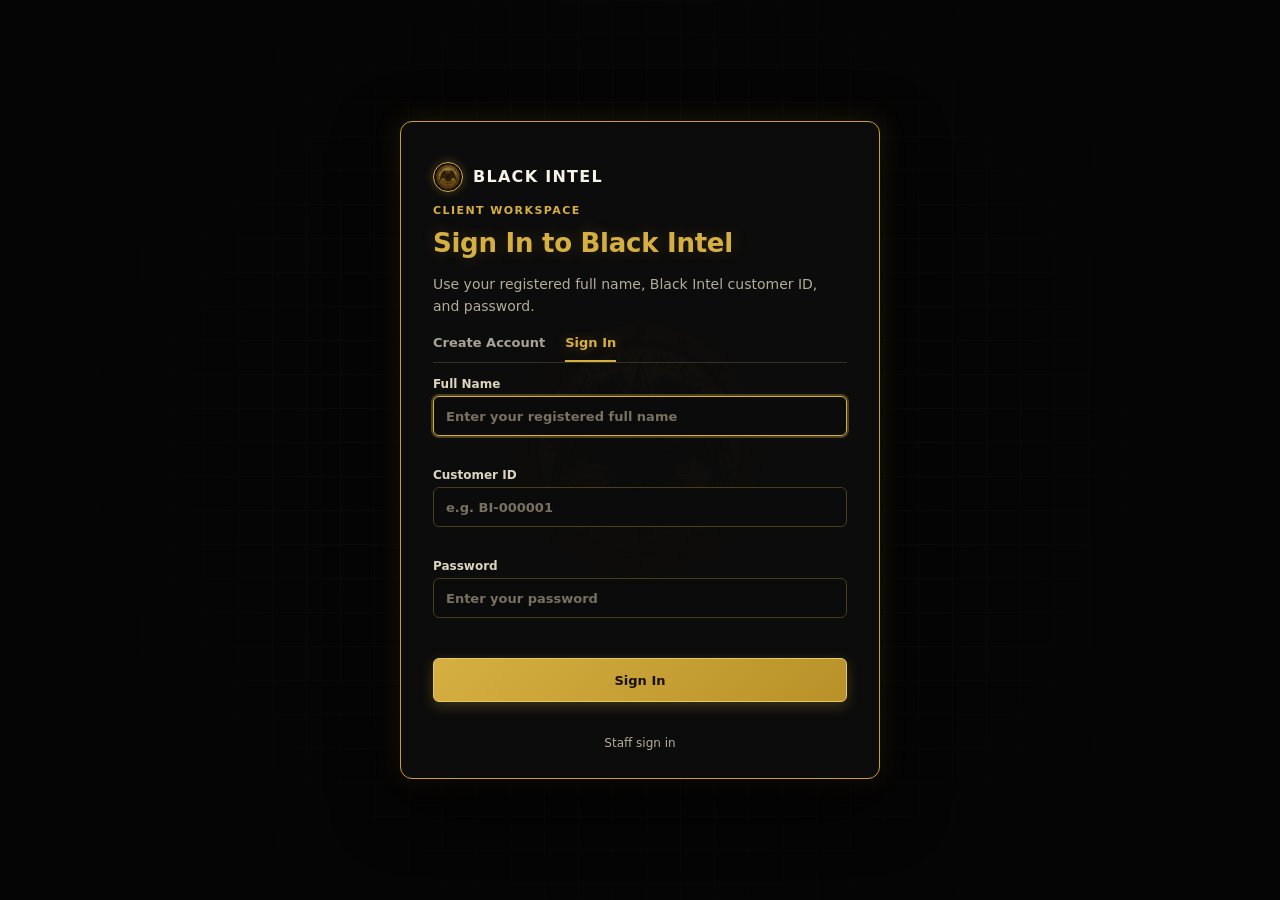
==== commit 4c3f34e4: "Verify and harden Black Intel AI website agent" ====
--- a/frontend/admin/index.html
+++ b/frontend/admin/index.html
@@ -6,6 +6,7 @@
   <meta name="description" content="Black Intel is a secure AI Website Agent Platform.">
   <title>Black Intel | AI Website Agent Platform</title>
   <style>[hidden]{display:none!important}</style>
+  <link rel="icon" type="image/png" href="/frontend/admin/black-intel-logo.png">
   <link rel="stylesheet" href="/frontend/admin/styles.css">
 </head>
 <body>
@@ -18,11 +19,62 @@
     <section class="final-cta"><p class="eyebrow">Ready when your team is</p><h2>Build a more responsive website operation.</h2><button class="button button-primary open-login" type="button">Access the platform</button></section>
     <footer><a class="brand" href="#top"><span class="brand-mark">S</span><span>SignalDesk</span></a><span>AI Website Agent Platform</span><span>Secure by design</span></footer>
   </main>
-  <main id="login" class="auth" hidden><div class="auth-backdrop"></div><section class="auth-panel" aria-labelledby="login-title"><button class="text-button" id="back-home" type="button">Customer sign in</button><a class="brand" href="#top"><span class="brand-mark">BI</span><span>BLACK INTEL</span></a><p class="eyebrow">Operator access</p><h1 id="login-title">Enter the control center.</h1><p class="muted">Use your tenant-scoped administrator credentials.</p><form id="login-form" novalidate><label>Tenant workspace<input name="tenant_slug" value="black-intel-demo" placeholder="Tenant slug" autocomplete="organization" required></label><label>Work email<input name="email" type="email" value="admin@blackintel.com" placeholder="name@company.com" autocomplete="email" required></label><label>Password<input name="password" type="password" value="ChangeMe123!" placeholder="Enter password" autocomplete="current-password" required></label><button class="button button-primary login-submit" type="submit"><span>Sign in securely</span><span class="button-loader" hidden></span></button><p id="login-error" class="form-feedback" aria-live="polite"></p></form><p class="auth-note">Protected tenant environment</p></section></main>
-  <main id="customer-auth" class="auth" hidden><div class="auth-backdrop"></div><section class="auth-panel customer-auth-panel"><a class="brand" href="#top"><span class="brand-mark">BI</span><span>BLACK INTEL</span></a><p class="eyebrow">Client workspace</p><h1 id="customer-auth-title">Create your secure account.</h1><p class="muted" id="customer-auth-copy">Your customer ID is issued once and remains yours.</p><div class="auth-switch"><button class="auth-mode active" data-customer-mode="register" type="button">Create account</button><button class="auth-mode" data-customer-mode="login" type="button">Sign in</button></div><form id="customer-register-form" novalidate><label>Full name<input name="full_name" autocomplete="name" required></label><label>Age<input name="age" type="number" min="13" max="120" required></label><label>What would you like help with?<textarea name="reason" required></textarea></label><label>Password<input name="password" type="password" minlength="8" autocomplete="new-password" required></label><button class="button button-primary" type="submit">Create secure account</button></form><form id="customer-login-form" hidden novalidate><label>Full name<input name="full_name" autocomplete="name" required></label><label>Customer ID<input name="customer_id" placeholder="BI-000001" autocomplete="username" required></label><label>Password<input name="password" type="password" minlength="8" autocomplete="current-password" required></label><button class="button button-primary" type="submit">Open dashboard</button></form><p id="customer-auth-error" class="form-feedback" aria-live="polite"></p><p class="auth-note"><button class="text-button" id="open-admin-login" type="button">Staff sign in</button></p></section></main>
-  <main id="customer-app" class="customer-shell" hidden><header class="customer-header"><a class="brand" href="#top"><span class="brand-mark">BI</span><span>BLACK INTEL</span></a><div><small>Client workspace</small><strong id="customer-name">Loading...</strong></div><button id="customer-sign-out" class="button button-quiet" type="button">Sign out</button></header><section class="customer-workspace"><div class="customer-welcome"><p class="eyebrow">Secure client portal</p><h1>Your intelligence workspace.</h1><p>Ask the approved Black Intel assistant and manage your meetings from one protected account.</p></div><div class="customer-grid"><section class="customer-panel customer-chat"><div class="panel-heading"><div><p class="eyebrow">AI assistant</p><h2>Ask Black Intel</h2></div><span class="live-indicator">Online</span></div><div id="customer-messages" class="customer-messages"><p class="assistant-message">How can Black Intel help today?</p></div><div class="customer-suggestions" aria-label="Suggested questions"><button type="button" data-customer-prompt="What does Black Intel do?">What does Black Intel do?</button><button type="button" data-customer-prompt="What services does Black Intel offer?">What services does Black Intel offer?</button><button type="button" data-customer-prompt="How does Black Intel work with clients?">How does Black Intel work with clients?</button><button type="button" data-customer-prompt="How can I book a consultation?">How can I book a consultation?</button><button id="customer-own-question" type="button">Other — Ask your own question</button></div><form id="customer-chat-form" class="customer-composer"><input name="message" maxlength="4000" placeholder="Ask about services or support" required><button class="button button-primary" type="submit">Send</button></form></section><section class="customer-panel"><p class="eyebrow">Appointments</p><h2>Request a consultation</h2><form id="customer-booking-form" class="customer-booking"><label>Preferred date<input name="date" type="date" required></label><label>Preferred time<input name="time" type="time" step="60" required></label><button class="button button-primary" type="submit">Check and confirm appointment</button></form><p id="customer-booking-message" class="form-feedback" aria-live="polite"></p></section></div><section class="customer-panel customer-history"><div class="panel-heading"><div><p class="eyebrow">Your records</p><h2>Conversation and appointment history</h2></div><button id="customer-refresh" class="button button-quiet" type="button">Refresh</button></div><div id="customer-history-list" class="history-list"></div></section></section></main>
+  <main id="login" class="auth" hidden><div class="auth-backdrop"></div><section class="auth-panel" aria-labelledby="login-title"><button class="text-button" id="back-home" type="button">Customer sign in</button><a class="brand" href="#top"><span class="brand-mark">BI</span><span>BLACK INTEL</span></a><p class="eyebrow">Operator access</p><h1 id="login-title">Control Center Access</h1><p class="muted">Enter your tenant-scoped administrator credentials.</p><form id="login-form" novalidate><label for="admin-login-tenant">Tenant workspace<input id="admin-login-tenant" name="tenant_slug" value="black-intel-demo" placeholder="Tenant slug" autocomplete="organization" required aria-describedby="err-admin-tenant-slug"><span class="field-error" id="err-admin-tenant-slug" aria-live="polite"></span></label><label for="admin-login-email">Work email<input id="admin-login-email" name="email" type="email" value="admin@blackintel.com" placeholder="name@company.com" autocomplete="email" required aria-describedby="err-admin-email"><span class="field-error" id="err-admin-email" aria-live="polite"></span></label><label for="admin-login-password">Password<input id="admin-login-password" name="password" type="password" value="ChangeMe123!" placeholder="Enter password" autocomplete="current-password" required aria-describedby="err-admin-password"><span class="field-error" id="err-admin-password" aria-live="polite"></span></label><button class="button button-primary login-submit" type="submit"><span>Sign in securely</span><span class="button-loader" hidden></span></button><p id="login-error" class="form-feedback" aria-live="polite"></p></form><p class="auth-note">Protected tenant environment</p></section></main>
+  <main id="customer-auth" class="auth" hidden>
+    <div class="auth-backdrop"></div>
+    <section class="auth-panel customer-auth-panel" aria-labelledby="customer-auth-title">
+      <a class="brand" href="#top"><span class="brand-mark">BI</span><span>BLACK INTEL</span></a>
+      <p class="eyebrow">Client workspace</p>
+      <h1 id="customer-auth-title">Create Your Black Intel Account</h1>
+      <p class="muted" id="customer-auth-copy">Your customer ID is issued once and remains yours.</p>
+      <div class="auth-switch" role="tablist" aria-label="Customer authentication options">
+        <button class="auth-mode active" data-customer-mode="register" type="button" role="tab" aria-selected="true">Create Account</button>
+        <button class="auth-mode" data-customer-mode="login" type="button" role="tab" aria-selected="false">Sign In</button>
+      </div>
+      <form id="customer-register-form" novalidate>
+        <label for="reg-full-name">Full Name
+          <input id="reg-full-name" name="full_name" autocomplete="name" placeholder="Enter your full name" required aria-describedby="err-reg-full-name">
+          <span class="field-error" id="err-reg-full-name" aria-live="polite"></span>
+        </label>
+        <label for="reg-age">Age
+          <input id="reg-age" name="age" type="number" min="13" max="120" placeholder="e.g. 28" required aria-describedby="err-reg-age">
+          <span class="field-error" id="err-reg-age" aria-live="polite"></span>
+        </label>
+        <label for="reg-reason">Reason for Visit
+          <textarea id="reg-reason" name="reason" placeholder="Describe your case, inquiry, or intelligence requirements" required aria-describedby="err-reg-reason"></textarea>
+          <span class="field-error" id="err-reg-reason" aria-live="polite"></span>
+        </label>
+        <label for="reg-password">Password
+          <input id="reg-password" name="password" type="password" minlength="8" autocomplete="new-password" placeholder="At least 8 characters" required aria-describedby="err-reg-password">
+          <span class="field-error" id="err-reg-password" aria-live="polite"></span>
+        </label>
+        <label for="reg-confirm-password">Confirm Password
+          <input id="reg-confirm-password" name="confirm_password" type="password" minlength="8" autocomplete="new-password" placeholder="Re-enter your password" required aria-describedby="err-reg-confirm-password">
+          <span class="field-error" id="err-reg-confirm-password" aria-live="polite"></span>
+        </label>
+        <button class="button button-primary" type="submit">Create Account</button>
+      </form>
+      <form id="customer-login-form" hidden novalidate>
+        <label for="login-full-name">Full Name
+          <input id="login-full-name" name="full_name" autocomplete="name" placeholder="Enter your registered full name" required aria-describedby="err-login-full-name">
+          <span class="field-error" id="err-login-full-name" aria-live="polite"></span>
+        </label>
+        <label for="login-customer-id">Customer ID
+          <input id="login-customer-id" name="customer_id" placeholder="e.g. BI-000001" autocomplete="username" required aria-describedby="err-login-customer-id">
+          <span class="field-error" id="err-login-customer-id" aria-live="polite"></span>
+        </label>
+        <label for="login-password">Password
+          <input id="login-password" name="password" type="password" minlength="8" autocomplete="current-password" placeholder="Enter your password" required aria-describedby="err-login-password">
+          <span class="field-error" id="err-login-password" aria-live="polite"></span>
+        </label>
+        <button class="button button-primary" type="submit">Sign In</button>
+      </form>
+      <p id="customer-auth-error" class="form-feedback" aria-live="polite"></p>
+      <p class="auth-note"><button class="text-button" id="open-admin-login" type="button">Staff sign in</button></p>
+    </section>
+  </main>
+  <main id="customer-app" class="customer-shell" hidden><header class="customer-header"><a class="brand" href="#top"><span class="brand-mark">BI</span><span>BLACK INTEL</span></a><div><small>Client workspace</small><strong id="customer-name">Loading...</strong></div><button id="customer-sign-out" class="button button-quiet" type="button">Sign out</button></header><section class="customer-workspace"><div class="customer-welcome"><p class="eyebrow">Secure client portal</p><h1>Your intelligence workspace.</h1><p>Ask the approved Black Intel assistant and manage your meetings from one protected account.</p></div><div class="customer-grid"><section class="customer-panel customer-chat"><div class="panel-heading"><div><p class="eyebrow">AI assistant</p><h2>Ask Black Intel</h2></div><span class="live-indicator">Online</span></div><div id="customer-messages" class="customer-messages"><p class="assistant-message">How can Black Intel help today?</p></div><div class="customer-suggestions" aria-label="Suggested questions"><button type="button" data-customer-prompt="What does Black Intel do?">What does Black Intel do?</button><button type="button" data-customer-prompt="What services does Black Intel offer?">What services does Black Intel offer?</button><button type="button" data-customer-prompt="How does Black Intel work with clients?">How does Black Intel work with clients?</button><button type="button" data-customer-prompt="How can I book a consultation?">How can I book a consultation?</button><button id="customer-own-question" type="button">Other — Ask your own question</button></div><form id="customer-chat-form" class="customer-composer"><input name="message" maxlength="4000" placeholder="Ask about services or support" required><button class="button button-primary" type="submit">Send</button></form></section><section class="customer-panel customer-booking-panel"><div class="panel-heading"><div><p class="eyebrow">Appointments</p><h2>Request a Consultation</h2></div></div><form id="customer-booking-form" class="customer-booking"><label for="booking-date">Preferred date<input id="booking-date" name="date" type="date" required></label><label for="booking-time">Preferred time<input id="booking-time" name="time" type="time" step="60" required></label><button class="button button-primary" type="submit">Check and confirm appointment</button></form><p id="customer-booking-message" class="form-feedback" aria-live="polite"></p></section></div><section class="customer-panel customer-history"><div class="panel-heading"><div><p class="eyebrow">Your records</p><h2>Conversation and appointment history</h2></div><button id="customer-refresh" class="button button-quiet" type="button">Refresh</button></div><div id="customer-history-list" class="history-list"></div></section></section></main>
   <main id="app" class="app-shell" hidden><aside class="sidebar"><a class="brand" href="#"><span class="brand-mark">S</span><span>SignalDesk</span></a><p class="sidebar-label">Control center</p><nav aria-label="Platform navigation"><button class="nav-item active" data-view="overview">Overview</button><button class="nav-item" data-view="business">Business profile</button><button class="nav-item" data-view="services">Services</button><button class="nav-item" data-view="faqs">FAQs</button><button class="nav-item" data-view="knowledge">Knowledge</button><button class="nav-item" data-view="conversations">Conversations</button><button class="nav-item" data-view="leads">Leads</button><button class="nav-item" data-view="customers">Customers</button><button class="nav-item" data-view="appointments">Appointments</button><button class="nav-item" data-view="availability">Availability</button><button class="nav-item" data-view="embed">Widget settings</button></nav><div class="sidebar-footer"><span class="security-dot"></span><small>Tenant protected</small><button id="sign-out" class="text-button" type="button">Sign out</button></div></aside><section class="workspace"><header class="workspace-header"><button id="mobile-nav" class="mobile-nav" type="button" aria-label="Open navigation">Menu</button><div><p class="eyebrow">Workspace</p><strong id="tenant-name">Loading...</strong></div><div class="header-status"><span class="status-dot"></span><span>Agent online</span></div></header><div id="notice" class="toast" role="status" aria-live="polite"></div><div id="view" class="view"></div></section></main>
   <script src="/frontend/admin/app.js"></script>
-  <script src="/widget-loader.js" data-widget-key="demo_black_intel_widget_key"></script>
 </body>
 </html>
--- a/frontend/admin/styles.css
+++ b/frontend/admin/styles.css
@@ -1,7 +1,45 @@
 :root{--bg:#0a0d12;--surface:#10151d;--surface-2:#151b25;--line:#27303d;--line-soft:#1d2530;--text:#edf1f5;--muted:#98a5b5;--accent:#71d6c5;--accent-ink:#08201e;--danger:#ef8585;--radius:8px;--shadow:0 22px 60px rgba(0,0,0,.28);font-family:Inter,ui-sans-serif,system-ui,-apple-system,BlinkMacSystemFont,"Segoe UI",sans-serif;color:var(--text);background:var(--bg)}*{box-sizing:border-box}html{scroll-behavior:smooth}body{margin:0;background:var(--bg);min-width:320px}button,input,textarea,select{font:inherit}button,a{transition:background .16s ease,border-color .16s ease,color .16s ease,transform .16s ease}button{cursor:pointer}button:focus-visible,a:focus-visible,input:focus-visible,textarea:focus-visible,select:focus-visible{outline:2px solid var(--accent);outline-offset:2px}.brand{align-items:center;color:var(--text);display:inline-flex;font-size:16px;font-weight:750;gap:10px;letter-spacing:.02em;text-decoration:none}.brand-mark{align-items:center;background:var(--accent);border-radius:4px;color:var(--accent-ink);display:inline-flex;font-size:13px;font-weight:900;height:26px;justify-content:center;width:26px}.eyebrow{color:var(--accent);font-size:11px;font-weight:800;letter-spacing:.13em;margin:0 0 12px;text-transform:uppercase}.button{align-items:center;border:1px solid transparent;border-radius:6px;display:inline-flex;font-size:13px;font-weight:750;gap:8px;justify-content:center;min-height:42px;padding:0 16px;text-decoration:none}.button-primary{background:var(--accent);color:var(--accent-ink)}.button-primary:hover{background:#91e4d5;transform:translateY(-1px)}.button-quiet{background:transparent;border-color:var(--line);color:var(--text)}.button-quiet:hover{background:var(--surface-2);border-color:#394656}.landing{background:radial-gradient(circle at 80% 0%,#17303a 0,transparent 30%),var(--bg);overflow:hidden}.marketing-nav{align-items:center;border-bottom:1px solid var(--line-soft);display:flex;justify-content:space-between;margin:auto;max-width:1240px;padding:20px 28px}.nav-links{display:flex;gap:28px}.nav-links a{color:var(--muted);font-size:13px;text-decoration:none}.nav-links a:hover{color:var(--text)}.hero{display:grid;gap:68px;grid-template-columns:minmax(0,1fr) minmax(360px,.9fr);margin:auto;max-width:1240px;min-height:680px;padding:110px 28px 80px}.hero-copy{align-self:center;max-width:650px}.hero h1{font-size:clamp(40px,5vw,68px);line-height:1.04;margin:0 0 22px}.hero h1 span{color:var(--accent)}.hero-text{color:var(--muted);font-size:18px;line-height:1.65;max-width:580px}.hero-actions{display:flex;flex-wrap:wrap;gap:12px;margin-top:30px}.trust-row{color:var(--muted);display:flex;flex-wrap:wrap;font-size:12px;gap:18px;margin-top:38px}.trust-row span{align-items:center;display:flex;gap:7px}.trust-row i,.status-dot,.security-dot{background:var(--accent);border-radius:50%;display:inline-block;height:7px;width:7px}.hero-visual{align-self:center;min-height:430px;position:relative}.radar-grid{background-image:linear-gradient(#17303a88 1px,transparent 1px),linear-gradient(90deg,#17303a88 1px,transparent 1px);background-size:32px 32px;border-radius:10px;inset:16px 0 0 15px;mask-image:linear-gradient(to bottom,black,transparent);opacity:.62;position:absolute}.preview-console{background:#101720ed;border:1px solid #354150;border-radius:10px;box-shadow:var(--shadow);overflow:hidden;position:absolute;right:12px;top:44px;width:min(100%,440px)}.console-top{align-items:center;border-bottom:1px solid var(--line);color:var(--muted);display:flex;font-size:10px;font-weight:800;gap:9px;letter-spacing:.1em;padding:14px;text-transform:uppercase}.console-top small{margin-left:auto}.pulse{background:var(--accent);border-radius:50%;box-shadow:0 0 0 5px #71d6c51f;height:7px;width:7px}.console-thread{display:flex;flex-direction:column;gap:13px;min-height:250px;padding:20px}.preview-message{border:1px solid var(--line);border-radius:7px;font-size:13px;line-height:1.55;padding:12px;width:86%}.preview-message.visitor{align-self:flex-end;background:#1d2937}.preview-message.agent{background:#122220}.preview-message b{color:var(--accent);font-size:11px}.preview-chip{align-self:flex-start;background:#18312e;border:1px solid #2c6c62;border-radius:20px;color:#b7eee5;font-size:11px;padding:7px 10px}.console-input{border-top:1px solid var(--line);color:var(--muted);display:flex;font-size:12px;justify-content:space-between;padding:14px}.console-input b{color:var(--accent)}.signal-card{background:var(--accent);bottom:22px;color:var(--accent-ink);display:flex;flex-direction:column;padding:16px;position:absolute;right:0;width:150px}.signal-card span{font-size:10px;font-weight:800;text-transform:uppercase}.signal-card strong{font-size:38px;line-height:1.1}.signal-card small{font-size:11px}.marketing-section{margin:auto;max-width:1240px;padding:96px 28px}.section-heading{max-width:620px}.section-heading h2,.final-cta h2{font-size:clamp(30px,3vw,46px);line-height:1.12;margin:0}.section-heading>p:not(.eyebrow){color:var(--muted);line-height:1.65}.feature-grid,.workflow-steps{display:grid;gap:16px;grid-template-columns:repeat(3,1fr);margin-top:42px}.feature-grid article,.workflow-steps>div{border:1px solid var(--line);border-radius:var(--radius);min-height:210px;padding:24px}.feature-grid article:hover{border-color:#3b6570}.feature-index{color:var(--accent);font-size:12px;font-weight:800}.feature-grid h3,.workflow-steps h3{font-size:19px;margin:42px 0 10px}.feature-grid p,.workflow-steps p{color:var(--muted);font-size:14px;line-height:1.6}.workflow{border-top:1px solid var(--line-soft)}.workflow-steps>div{background:var(--surface)}.workflow-steps b{color:var(--accent);font-size:13px}.workflow-steps h3{margin-top:28px}.security-band{border-top:1px solid var(--line-soft);display:grid;gap:30px;grid-template-columns:1fr 1fr}.security-band>p{color:var(--muted);line-height:1.7;margin:24px 0}.final-cta{border-top:1px solid var(--line-soft);margin:auto;max-width:1240px;padding:100px 28px;text-align:center}.final-cta .button{margin-top:26px}footer{border-top:1px solid var(--line-soft);color:var(--muted);display:flex;font-size:12px;gap:22px;justify-content:space-between;padding:24px max(28px,calc((100vw - 1184px)/2))}.auth{align-items:center;background:radial-gradient(circle at 80% 0%,#203841 0,transparent 30%),var(--bg);display:grid;min-height:100vh;overflow:hidden;place-items:center;position:relative}.auth-backdrop{background-image:linear-gradient(#1d314055 1px,transparent 1px),linear-gradient(90deg,#1d314055 1px,transparent 1px);background-size:34px 34px;inset:0;mask-image:radial-gradient(circle at center,black,transparent 70%);position:absolute}.auth-panel{background:#10151df2;border:1px solid #35404e;border-radius:10px;box-shadow:var(--shadow);max-width:460px;padding:34px;position:relative;width:calc(100% - 32px)}.auth-panel>.brand{margin:30px 0 20px}.auth-panel h1{font-size:31px;line-height:1.15;margin:0 0 10px}.muted{color:var(--muted);font-size:14px;line-height:1.6}.auth form{display:grid;gap:15px;margin-top:28px}.auth label{color:#c5ced9;display:grid;font-size:12px;font-weight:700;gap:7px}.auth input,.view input,.view textarea,.view select{background:#0d1219;border:1px solid #303b49;border-radius:6px;color:var(--text);min-height:42px;padding:10px 12px;width:100%}.auth input::placeholder,.view input::placeholder,.view textarea::placeholder{color:#657184}.auth textarea,.view textarea{min-height:116px;resize:vertical}.login-submit{width:100%}.button-loader{border:2px solid #0a2824;border-right-color:transparent;border-radius:50%;height:14px;width:14px}.form-feedback{color:var(--danger);font-size:13px;min-height:18px;margin:0}.auth-note{color:var(--muted);font-size:11px;margin:24px 0 0;text-align:center}.text-button{background:transparent;border:0;color:var(--muted);font-size:12px;padding:0;text-align:left}.text-button:hover{color:var(--text)}.app-shell{background:var(--bg);display:grid;grid-template-columns:248px minmax(0,1fr);min-height:100vh}.sidebar{background:#0d1118;border-right:1px solid var(--line-soft);display:flex;flex-direction:column;padding:24px 14px}.sidebar-label{color:#687588;font-size:10px;font-weight:800;letter-spacing:.12em;margin:44px 12px 12px;text-transform:uppercase}.sidebar nav{display:grid;gap:3px}.nav-item{background:transparent;border:1px solid transparent;border-radius:6px;color:var(--muted);font-size:13px;padding:11px 12px;text-align:left}.nav-item:hover{background:#151c26;color:var(--text)}.nav-item.active{background:#17312f;border-color:#24524e;color:#d9fff7}.sidebar-footer{align-items:center;border-top:1px solid var(--line-soft);color:var(--muted);display:flex;gap:8px;margin-top:auto;padding:18px 12px 4px}.sidebar-footer .text-button{margin-left:auto}.workspace{min-width:0;padding:0 34px 42px}.workspace-header{align-items:center;border-bottom:1px solid var(--line-soft);display:flex;justify-content:space-between;min-height:88px}.workspace-header .eyebrow{margin:0 0 3px}.header-status{align-items:center;border:1px solid var(--line);border-radius:20px;color:var(--muted);display:flex;font-size:12px;gap:8px;padding:8px 11px}.mobile-nav{display:none}.view{margin:auto;max-width:1180px;padding-top:32px}.view>h2{font-size:28px;margin:0 0 22px;text-transform:capitalize}.view>h2::after{background:var(--accent);content:"";display:block;height:2px;margin-top:11px;width:30px}.toast{color:var(--accent);font-size:13px;position:fixed;right:28px;top:18px;z-index:5}.panel{background:var(--surface);border:1px solid var(--line);border-radius:var(--radius);margin-bottom:16px;padding:20px}.panel h3{font-size:15px;margin:0 0 15px}.grid{display:grid;gap:14px;grid-template-columns:repeat(4,minmax(0,1fr))}.metric{background:linear-gradient(145deg,#151d28,#111720);border:1px solid var(--line);border-radius:8px;min-height:126px;padding:19px}.metric small{color:var(--muted);font-size:12px}.metric b{color:var(--text);display:block;font-size:34px;font-weight:700;margin-top:21px}.row{align-items:center;border-bottom:1px solid var(--line-soft);display:flex;gap:14px;justify-content:space-between;padding:14px 0}.row:last-child{border:0}.row span{min-width:0}.row b{font-size:14px}.row small{color:var(--muted);font-size:12px}.row label{color:var(--muted);font-size:12px}.row label input{accent-color:var(--accent);margin-right:7px;width:auto}.panel form,.view form.panel{display:grid;gap:13px}.view form.panel label{color:var(--muted);font-size:12px;font-weight:700}.view form.panel label input,.view form.panel label textarea{margin-top:7px}.view form button,.view .detail,.view .unblock,.view .delete,.inline button{background:#1b2a37;border:1px solid #34485b;border-radius:5px;color:var(--text);font-size:12px;font-weight:700;min-height:37px;padding:0 12px}.view form button:hover,.view .detail:hover{background:#294052}.view .danger{background:#3a2127;border-color:#6c3540;color:#ffb7bc}.view .danger:hover{background:#512830}.inline{display:flex;flex-wrap:wrap;gap:8px}.inline input{flex:1;min-width:180px}pre{color:#b8c7d6;font-family:Consolas,monospace;font-size:12px;line-height:1.6;overflow:auto;white-space:pre-wrap}.status-badge{border:1px solid #3b5f5a;border-radius:20px;color:#a7e7dc;display:inline-block;font-size:10px;font-weight:800;letter-spacing:.05em;padding:5px 8px;text-transform:uppercase}.status-badge.cancelled{border-color:#77404a;color:#f0afb5}.status-badge.rescheduled{border-color:#606044;color:#ddddae}@media(max-width:900px){.hero{grid-template-columns:1fr;min-height:auto;padding-top:80px}.hero-visual{min-height:370px}.feature-grid,.workflow-steps{grid-template-columns:1fr}.security-band{grid-template-columns:1fr}.grid{grid-template-columns:repeat(2,1fr)}.app-shell{grid-template-columns:1fr}.sidebar{display:none;inset:0 auto 0 0;max-width:280px;position:fixed;transform:translateX(-100%);transition:transform .2s ease;width:80vw;z-index:20}.app-shell.nav-open .sidebar{display:flex;transform:translateX(0)}.mobile-nav{background:transparent;border:1px solid var(--line);border-radius:5px;color:var(--text);display:inline-flex;font-size:12px;padding:8px}.workspace{padding:0 18px 32px}.workspace-header{gap:14px;justify-content:flex-start}.header-status{margin-left:auto}.view{padding-top:24px}}@media(max-width:620px){.marketing-nav{padding:17px 18px}.nav-links{display:none}.hero,.marketing-section,.final-cta{padding-left:18px;padding-right:18px}.hero{gap:35px;padding-top:64px}.hero h1{font-size:40px}.hero-text{font-size:16px}.hero-visual{min-height:318px}.preview-console{right:0;top:14px}.signal-card{bottom:0}.trust-row{gap:10px}.trust-row span{font-size:11px}footer{align-items:flex-start;flex-direction:column;padding:22px 18px}.auth-panel{padding:26px 22px}.grid{grid-template-columns:1fr}.header-status{display:none}.view>h2{font-size:25px}.row{align-items:flex-start;flex-wrap:wrap}.row>input{flex:1;min-width:100px}.panel{padding:16px}.workspace{padding-left:14px;padding-right:14px}.toast{left:16px;right:16px;top:10px}.hero-actions .button{width:100%}}
 :root{--bg:#050505;--surface:#0d0d0d;--surface-2:#151515;--line:#303030;--line-soft:#1f1f1f;--text:#f5f2e8;--muted:#a9a397;--accent:#d6af42;--accent-ink:#171104;--shadow:0 22px 60px rgba(0,0,0,.48)}
-.landing,.auth{background:#050505;background-image:none}.auth-backdrop{background-image:linear-gradient(#2d250f66 1px,transparent 1px),linear-gradient(90deg,#2d250f66 1px,transparent 1px)}.brand-mark{font-size:10px}.nav-actions{align-items:center;display:flex;gap:8px}.button-primary,.signal-card{background:var(--accent);color:var(--accent-ink)}.button-primary:hover{background:#e8c75f}.preview-message.agent{background:#1a160a}.preview-chip{background:#2b230e;border-color:#6e5721;color:#f0d78b}.nav-item.active{background:#2b230e;border-color:#6e5721;color:#f7e7b2}.customer-shell{background:#050505;min-height:100vh}.customer-header{align-items:center;border-bottom:1px solid var(--line);display:flex;gap:18px;justify-content:space-between;margin:auto;max-width:1280px;padding:18px 28px}.customer-header>div{display:grid;margin-left:auto;text-align:right}.customer-header small{color:var(--muted);font-size:11px}.customer-header strong{font-size:13px}.customer-workspace{margin:auto;max-width:1180px;padding:64px 28px}.customer-welcome{max-width:700px}.customer-welcome h1{font-size:44px;line-height:1.08;margin:0 0 12px}.customer-welcome>p:last-child{color:var(--muted);line-height:1.65}.customer-grid{display:grid;gap:18px;grid-template-columns:minmax(0,1.35fr) minmax(280px,.65fr);margin-top:38px}.customer-panel{background:var(--surface);border:1px solid var(--line);border-radius:8px;padding:22px}.customer-panel h2{font-size:20px;margin:0}.panel-heading{align-items:flex-start;display:flex;justify-content:space-between;gap:14px}.panel-heading .eyebrow{margin-bottom:7px}.live-indicator{align-items:center;color:#e8d58b;display:flex;font-size:11px;font-weight:700;gap:6px}.live-indicator:before{background:var(--accent);border-radius:50%;content:"";height:7px;width:7px}.customer-messages{display:flex;flex-direction:column;gap:10px;height:280px;margin:22px 0;overflow-y:auto}.assistant-message,.customer-message{border:1px solid var(--line);border-radius:6px;font-size:14px;line-height:1.55;margin:0;max-width:82%;padding:11px 13px}.assistant-message{background:#15120a}.customer-message{align-self:flex-end;background:#25200e;border-color:#665321}.customer-composer,.customer-booking{display:grid;gap:10px}.customer-composer{grid-template-columns:1fr auto}.customer-composer input,.customer-booking input,.customer-booking select{background:#080808;border:1px solid var(--line);border-radius:6px;color:var(--text);min-height:42px;padding:10px 12px;width:100%}.customer-booking label{color:var(--muted);display:grid;font-size:12px;font-weight:700;gap:7px}.customer-history{margin-top:18px}.history-list{display:grid;gap:0;margin-top:18px}.history-item{align-items:center;border-top:1px solid var(--line-soft);display:grid;gap:8px;grid-template-columns:120px 1fr auto;padding:14px 0}.history-item strong{font-size:14px}.history-item small,.history-empty{color:var(--muted);font-size:12px}.history-type{color:var(--accent);font-size:11px;font-weight:800;text-transform:uppercase}.auth-switch{border-bottom:1px solid var(--line);display:flex;gap:18px;margin:24px 0 18px}.auth-mode{background:transparent;border:0;border-bottom:2px solid transparent;color:var(--muted);font-size:12px;font-weight:800;padding:0 0 10px}.auth-mode.active{border-color:var(--accent);color:var(--text)}@media(max-width:760px){.nav-actions .button-quiet:last-child{display:none}.customer-header{align-items:flex-start;flex-wrap:wrap;padding:18px}.customer-header>div{margin-left:0;order:3;text-align:left;width:100%}.customer-workspace{padding:38px 18px}.customer-welcome h1{font-size:34px}.customer-grid{grid-template-columns:1fr}.customer-composer{grid-template-columns:1fr}.customer-composer .button{width:100%}.history-item{grid-template-columns:1fr}.nav-actions .button{padding:0 10px}.nav-actions .button-primary{display:none}}
+.landing,.auth{background:#050505;background-image:none}.auth-backdrop{background-image:linear-gradient(#2d250f66 1px,transparent 1px),linear-gradient(90deg,#2d250f66 1px,transparent 1px)}.brand-mark{font-size:10px}.nav-actions{align-items:center;display:flex;gap:8px}.button-primary,.signal-card{background:var(--accent);color:var(--accent-ink)}.button-primary:hover{background:#e8c75f}.preview-message.agent{background:#1a160a}.preview-chip{background:#2b230e;border-color:#6e5721;color:#f0d78b}.nav-item.active{background:#2b230e;border-color:#6e5721;color:#f7e7b2}.customer-shell{background:#050505;min-height:100vh}.customer-header{align-items:center;border-bottom:1px solid var(--line);display:flex;gap:18px;justify-content:space-between;margin:auto;max-width:1280px;padding:18px 28px}.customer-header>div{display:grid;margin-left:auto;text-align:right}.customer-header small{color:var(--muted);font-size:11px}.customer-header strong{font-size:13px}.customer-workspace{margin:auto;max-width:1180px;padding:64px 28px}.customer-welcome{max-width:700px}.customer-welcome h1{font-size:44px;line-height:1.08;margin:0 0 12px}.customer-welcome>p:last-child{color:var(--muted);line-height:1.65}.customer-grid{display:grid;gap:18px;grid-template-columns:minmax(0,1.35fr) minmax(280px,.65fr);margin-top:38px}.customer-panel{background:var(--surface);border:1px solid var(--line);border-radius:8px;padding:22px}.customer-panel h2{font-size:20px;margin:0}.panel-heading{align-items:flex-start;display:flex;justify-content:space-between;gap:14px}.panel-heading .eyebrow{margin-bottom:7px}.live-indicator{align-items:center;color:#e8d58b;display:flex;font-size:11px;font-weight:700;gap:6px}.live-indicator:before{background:var(--accent);border-radius:50%;content:"";height:7px;width:7px}.customer-messages{display:flex;flex-direction:column;gap:10px;height:280px;margin:22px 0;overflow-y:auto;position:relative;background-image:url('/frontend/admin/black-intel-watermark.png');background-repeat:no-repeat;background-position:center center;background-size:min(210px,65%);background-attachment:scroll}.assistant-message .md-heading,.customer-message .md-heading{color:var(--accent);font-size:14px;font-weight:700;margin:10px 0 4px;line-height:1.3}.assistant-message,.customer-message{border:1px solid var(--line);border-radius:6px;font-size:14px;line-height:1.55;margin:0;max-width:82%;padding:11px 13px;white-space:pre-wrap;word-break:break-word}.assistant-message pre,.customer-message pre{background:#080808;border:1px solid var(--line);border-radius:6px;padding:8px 10px;margin:8px 0;overflow-x:auto;font-family:monospace;font-size:12px;white-space:pre}.assistant-message code,.customer-message code{background:rgba(255,255,255,0.08);padding:2px 4px;border-radius:3px;font-family:monospace;font-size:12px}.assistant-message pre code,.customer-message pre code{background:transparent;padding:0}.assistant-message ul,.assistant-message ol{margin:6px 0 6px 18px;padding:0}.assistant-message li{margin-bottom:4px}.assistant-message{background:#15120a}.customer-message{align-self:flex-end;background:#25200e;border-color:#665321}.customer-composer,.customer-booking{display:grid;gap:10px}.customer-composer{grid-template-columns:1fr auto}.customer-composer input,.customer-booking input,.customer-booking select{background:#080808;border:1px solid var(--line);border-radius:6px;color:var(--text);min-height:42px;padding:10px 12px;width:100%}.customer-booking label{color:var(--muted);display:grid;font-size:12px;font-weight:700;gap:7px}.customer-history{margin-top:18px}.history-list{display:grid;gap:0;margin-top:18px}.history-item{align-items:center;border-top:1px solid var(--line-soft);display:grid;gap:8px;grid-template-columns:120px 1fr auto;padding:14px 0}.history-item strong{font-size:14px}.history-item small,.history-empty{color:var(--muted);font-size:12px}.history-type{color:var(--accent);font-size:11px;font-weight:800;text-transform:uppercase}.auth-switch{border-bottom:1px solid var(--line);display:flex;gap:18px;margin:24px 0 18px}.auth-mode{background:transparent;border:0;border-bottom:2px solid transparent;color:var(--muted);font-size:12px;font-weight:800;padding:0 0 10px}.auth-mode.active{border-color:var(--accent);color:var(--text)}@media(max-width:760px){.nav-actions .button-quiet:last-child{display:none}.customer-header{align-items:flex-start;flex-wrap:wrap;padding:18px}.customer-header>div{margin-left:0;order:3;text-align:left;width:100%}.customer-workspace{padding:38px 18px}.customer-welcome h1{font-size:34px}.customer-grid{grid-template-columns:1fr}.customer-composer{grid-template-columns:1fr}.customer-composer .button{width:100%}.history-item{grid-template-columns:1fr}.nav-actions .button{padding:0 10px}.nav-actions .button-primary{display:none}}
 :root{--bg:#050505;--surface:#0d0d0d;--surface-2:#151515;--line:#353024;--line-soft:#242015;--text:#f5f2e8;--muted:#b4ac9a;--accent:#d6af42;--accent-ink:#171104}.radar-grid{background-image:linear-gradient(#6e57214d 1px,transparent 1px),linear-gradient(90deg,#6e57214d 1px,transparent 1px)}.preview-console{background:#0d0d0df2;border-color:#4f4323}.preview-message.visitor{background:#1a1811}.sidebar{background:#090909}.view form button,.view .detail,.view .unblock,.view .delete,.inline button{background:#211b0b;border-color:#5e4c1a}.view form button:hover,.view .detail:hover{background:#382d0f}.auth input,.view input,.view textarea,.view select{background:#080808;border-color:#494126}.auth label{color:#ddd4c0}.metric{background:#12100a}.history-actions{display:flex;gap:7px;justify-self:end}.history-control{background:#211b0b;border:1px solid #5e4c1a;border-radius:5px;color:var(--text);font-size:11px;font-weight:700;padding:7px 9px}.history-control:hover{background:#382d0f}.history-control.danger{border-color:#754047;color:#f2b5ba}@media(max-width:760px){.history-actions{justify-self:start}.history-item{align-items:start}}
 :root{--bg:#050505;--surface:#0d0d0d;--surface-2:#151515;--line:#353024;--line-soft:#242015;--text:#f5f2e8;--muted:#b4ac9a;--accent:#d6af42;--accent-ink:#171104}.customer-auth-active button[aria-label="Open website assistant"],.customer-auth-active iframe[aria-label="Website assistant"]{display:none!important}.radar-grid{background-image:linear-gradient(#6e57214d 1px,transparent 1px),linear-gradient(90deg,#6e57214d 1px,transparent 1px)}.preview-console{background:#0d0d0df2;border-color:#4f4323}.preview-message.visitor{background:#1a1811}.sidebar{background:#090909}.view form button,.view .detail,.view .unblock,.view .delete,.inline button{background:#211b0b;border-color:#5e4c1a}.view form button:hover,.view .detail:hover{background:#382d0f}.auth input,.view input,.view textarea,.view select{background:#080808;border-color:#494126}.auth label{color:#ddd4c0}.metric{background:#12100a}.history-actions{display:flex;gap:7px;justify-self:end}.history-control{background:#211b0b;border:1px solid #5e4c1a;border-radius:5px;color:var(--text);font-size:11px;font-weight:700;padding:7px 9px}.history-control:hover{background:#382d0f}.history-control.danger{border-color:#754047;color:#f2b5ba}@media(max-width:760px){.history-actions{justify-self:start}.history-item{align-items:start}}
 :root{--bg:#050505;--surface:#0d0d0d;--surface-2:#151515;--line:#353024;--line-soft:#242015;--text:#f5f2e8;--muted:#b4ac9a;--accent:#d6af42;--accent-ink:#171104}.customer-auth-panel{max-width:440px;padding:24px 28px}.customer-auth-panel>.brand{margin:12px 0}.customer-auth-panel .auth-switch{margin:18px 0 12px}.customer-auth-panel form{gap:10px;margin-top:14px}.customer-auth-panel textarea{min-height:70px}.customer-auth-panel .auth-note{margin-top:16px}.customer-auth-active button[aria-label="Open website assistant"],.customer-auth-active iframe[aria-label="Website assistant"]{display:none!important}.radar-grid{background-image:linear-gradient(#6e57214d 1px,transparent 1px),linear-gradient(90deg,#6e57214d 1px,transparent 1px)}.preview-console{background:#0d0d0df2;border-color:#4f4323}.preview-message.visitor{background:#1a1811}.sidebar{background:#090909}.view form button,.view .detail,.view .unblock,.view .delete,.inline button{background:#211b0b;border-color:#5e4c1a}.view form button:hover,.view .detail:hover{background:#382d0f}.auth input,.view input,.view textarea,.view select{background:#080808;border-color:#494126}.auth label{color:#ddd4c0}.metric{background:#12100a}.history-actions{display:flex;gap:7px;justify-self:end}.history-control{background:#211b0b;border:1px solid #5e4c1a;border-radius:5px;color:var(--text);font-size:11px;font-weight:700;padding:7px 9px}.history-control:hover{background:#382d0f}.history-control.danger{border-color:#754047;color:#f2b5ba}@media(max-width:760px){.history-actions{justify-self:start}.history-item{align-items:start}.customer-auth-panel{padding:22px}.customer-auth-panel textarea{min-height:58px}}
 .customer-suggestions{display:flex;flex-wrap:wrap;gap:7px;margin:-10px 0 16px}.customer-suggestions button{background:#171308;border:1px solid #5e4c1a;border-radius:5px;color:#eadcae;font-size:11px;line-height:1.35;padding:7px 9px;text-align:left}.customer-suggestions button:hover{background:#2b230e;border-color:#8d732c;color:var(--text)}.customer-suggestions #customer-own-question{color:var(--muted)}
+.brand-mark{background:url('/frontend/admin/black-intel-logo.png') center/cover no-repeat!important;border-radius:50%!important;width:30px!important;height:30px!important;display:inline-flex!important;font-size:0!important;text-indent:-9999px!important;border:1px solid #d6af42!important;box-shadow:0 0 10px rgba(214,175,66,.3)!important}
+.brand span:last-child{color:#f5f2e8;letter-spacing:.08em;font-weight:800}
+.auth-panel{position:relative;overflow:hidden;background:#0d0d0dfa;border:1px solid #c99f36;border-radius:12px;box-shadow:0 24px 64px rgba(0,0,0,.75),0 0 28px rgba(214,175,66,.14)}
+.auth-panel::before{content:"";position:absolute;inset:0;background-image:url('/frontend/admin/black-intel-watermark.png');background-repeat:no-repeat;background-position:center center;background-size:min(300px,72%);opacity:.24;pointer-events:none;z-index:0}
+.auth-panel>*{position:relative;z-index:1}
+.customer-auth-panel{max-width:480px;padding:28px 32px}
+#customer-auth-title,#login-title{color:var(--accent);font-size:26px;font-weight:800;letter-spacing:-.01em;margin:0 0 6px;text-shadow:0 0 16px rgba(214,175,66,.2)}
+.auth-switch{border-bottom:1px solid #353024;display:flex;gap:20px;margin:20px 0 16px}
+.auth-mode{background:transparent;border:0;border-bottom:2px solid transparent;color:#a9a397;font-size:13px;font-weight:800;padding:0 0 10px;cursor:pointer;transition:all .16s ease}
+.auth-mode:hover{color:#f5f2e8}
+.auth-mode.active{border-color:var(--accent);color:var(--accent);text-shadow:0 0 12px rgba(214,175,66,.3)}
+.auth-panel label{color:#ddd4c0;display:grid;font-size:12px;font-weight:700;gap:5px}
+.auth-panel input,.auth-panel textarea,.auth-panel select{background:rgba(12,12,12,.82);border:1px solid #4a3e1b;border-radius:6px;color:#f5f2e8;min-height:40px;padding:9px 12px;font-size:13px;width:100%;transition:border-color .18s ease,box-shadow .18s ease;backdrop-filter:blur(3px)}
+.auth-panel textarea{min-height:68px;resize:vertical}
+.auth-panel input:focus,.auth-panel textarea:focus{outline:none;border-color:var(--accent);box-shadow:0 0 0 2px rgba(214,175,66,.32)}
+.auth-panel input::placeholder,.auth-panel textarea::placeholder{color:#787060}
+.auth-panel input[aria-invalid="true"],.auth-panel textarea[aria-invalid="true"]{border-color:var(--danger)}
+.auth-panel input[aria-invalid="true"]:focus,.auth-panel textarea[aria-invalid="true"]:focus{box-shadow:0 0 0 2px rgba(239,133,133,.28)}
+.field-error{color:var(--danger);font-size:11px;font-weight:600;min-height:15px;margin-top:2px;display:block}
+.button-primary{background:linear-gradient(135deg,#d6af42 0%,#b89228 100%);color:#171104;border:1px solid #e8c75f;font-weight:750;box-shadow:0 4px 14px rgba(214,175,66,.25);transition:all .16s ease}
+.button-primary:hover{background:linear-gradient(135deg,#e8c75f 0%,#c99f36 100%);transform:translateY(-1px);box-shadow:0 6px 20px rgba(214,175,66,.38)}
+.customer-auth-panel .button-primary,.auth-panel .login-submit{width:100%;margin-top:8px;min-height:44px}
+.customer-panel{background:#0d0d0dfa;border:1px solid #3d341c;border-radius:10px;box-shadow:0 8px 32px rgba(0,0,0,.45)}
+.customer-panel h2{color:#f5f2e8;font-size:20px}
+.customer-panel .eyebrow{color:var(--accent);letter-spacing:.12em;font-weight:800}
+.customer-booking-panel{border-color:#5e4c1a}
+.customer-booking{background:#111111;border:1px solid #3d341c;border-radius:8px;padding:18px;display:grid;gap:12px}
+.customer-booking label{color:#e5dec9;font-size:12px;font-weight:700;display:grid;gap:6px}
+.customer-booking input[type="date"],.customer-booking input[type="time"]{background:#080808;border:1px solid #5e4c1a;border-radius:6px;color:#f5f2e8;min-height:44px;padding:10px 14px;font-size:14px;color-scheme:dark;transition:border-color .18s ease,box-shadow .18s ease}
+.customer-booking input[type="date"]:focus,.customer-booking input[type="time"]:focus{outline:none;border-color:var(--accent);box-shadow:0 0 0 2px rgba(214,175,66,.32)}
+.customer-booking .button-primary{min-height:44px;width:100%}
+.customer-messages{background-image:url('/frontend/admin/black-intel-watermark.png');background-repeat:no-repeat;background-position:center center;background-size:min(220px,60%);border:1px solid #353024;border-radius:8px;background-color:#080808}
+.customer-suggestions button{background:#171308;border:1px solid #5e4c1a;border-radius:6px;color:#e8d58b;font-size:11px;padding:8px 11px;transition:all .16s ease}
+.customer-suggestions button:hover{background:#2b230e;border-color:var(--accent);color:#ffffff;transform:translateY(-1px)}
+.history-item{border-top:1px solid #242015}
+.history-type{color:var(--accent)}
+.history-control{background:#211b0b;border:1px solid #5e4c1a;color:#f5f2e8}
+.history-control:hover{background:#382d0f;border-color:var(--accent)}
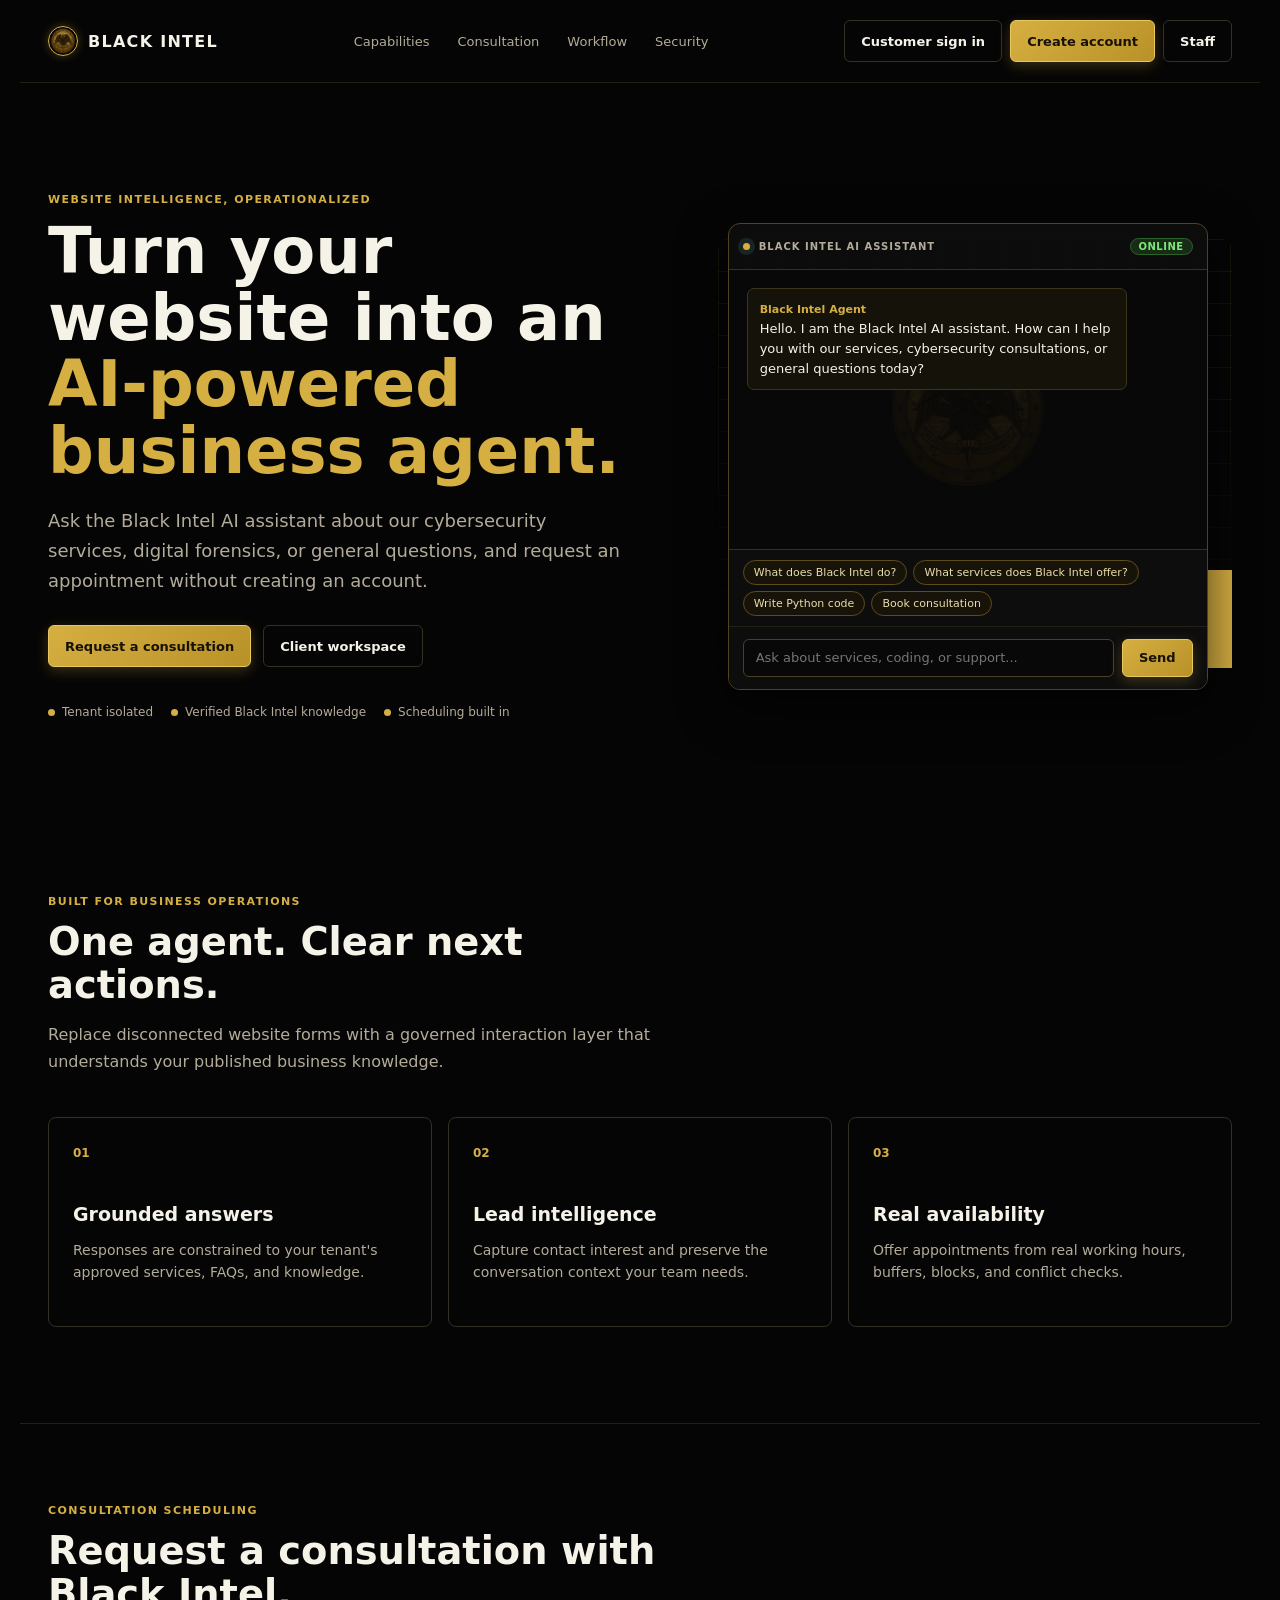
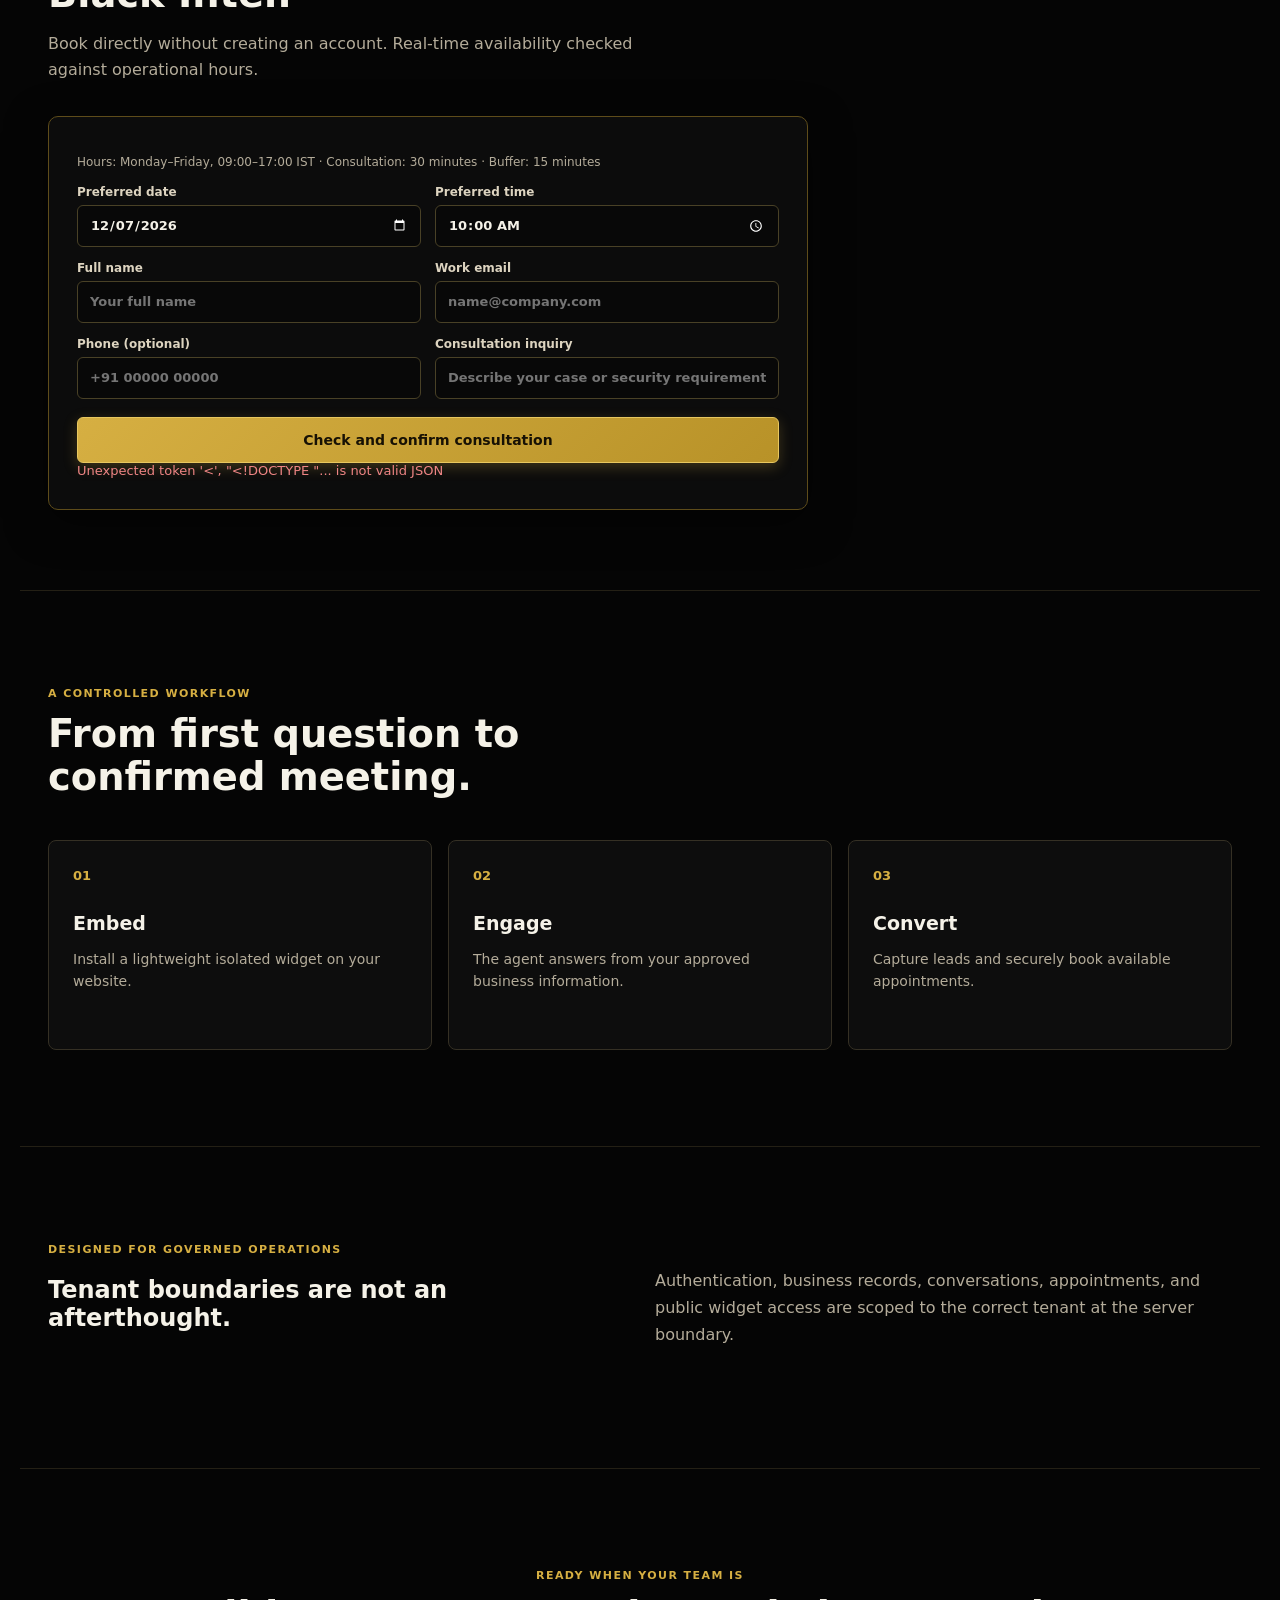
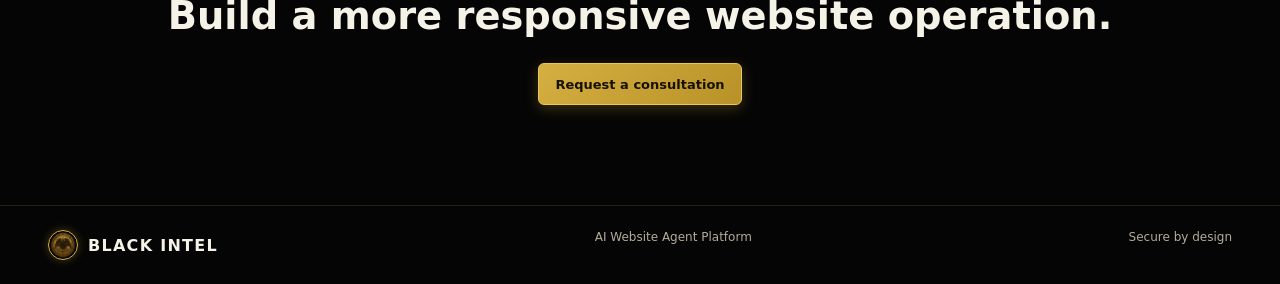
==== commit 2a8ed231: "feat: enable public chatbot without login, direct consultation booking, and honest AI fallback" ====
--- a/frontend/admin/index.html
+++ b/frontend/admin/index.html
@@ -10,19 +10,25 @@
   <link rel="stylesheet" href="/frontend/admin/styles.css">
 </head>
 <body>
-  <main id="landing" class="landing" hidden>
-    <nav class="marketing-nav" aria-label="Main navigation"><a class="brand" href="#top"><span class="brand-mark">BI</span><span>BLACK INTEL</span></a><div class="nav-links"><a href="#capabilities">Capabilities</a><a href="#workflow">Workflow</a><a href="#security">Security</a></div><div class="nav-actions"><button class="button button-quiet open-customer" type="button">Customer login</button><button class="button button-primary open-customer" data-customer-mode="register" type="button">Create account</button><button class="button button-quiet open-login" type="button">Admin</button></div></nav>
-    <section id="top" class="hero"><div class="hero-copy"><p class="eyebrow">Website intelligence, operationalized</p><h1>Turn your website into an <span>AI-powered business agent.</span></h1><p class="hero-text">Answer visitor questions, qualify leads, and schedule appointments automatically from one secure, tenant-aware platform.</p><div class="hero-actions"><button class="button button-primary open-login" type="button">Open control center</button><a class="button button-quiet" href="#workflow">See how it works</a></div><div class="trust-row"><span><i></i>Tenant isolated</span><span><i></i>Server-side AI controls</span><span><i></i>Scheduling built in</span></div></div><div class="hero-visual" aria-label="Product preview"><div class="radar-grid"></div><div class="preview-console"><div class="console-top"><span class="pulse"></span><span>Live visitor session</span><small>Secure channel</small></div><div class="console-thread"><div class="preview-message visitor">Can your team help with an incident?</div><div class="preview-message agent"><b>SignalDesk Agent</b><br>We provide confirmed incident response guidance and security consulting.</div><div class="preview-chip">Appointment available: Thu, 10:30</div></div><div class="console-input"><span>Ask a follow-up...</span><b>Send</b></div></div><div class="signal-card"><span>Qualified lead</span><strong>01</strong><small>Captured with context</small></div></div></section>
+  <main id="landing" class="landing">
+    <nav class="marketing-nav" aria-label="Main navigation"><a class="brand" href="#top"><span class="brand-mark">BI</span><span>BLACK INTEL</span></a><div class="nav-links"><a href="#capabilities">Capabilities</a><a href="#consultation">Consultation</a><a href="#workflow">Workflow</a><a href="#security">Security</a></div><div class="nav-actions"><button class="button button-quiet open-customer" data-customer-mode="login" type="button">Customer sign in</button><button class="button button-primary open-customer" data-customer-mode="register" type="button">Create account</button><button class="button button-quiet open-login" type="button">Staff</button></div></nav>
+    <section id="top" class="hero"><div class="hero-copy"><p class="eyebrow">Website intelligence, operationalized</p><h1>Turn your website into an <span>AI-powered business agent.</span></h1><p class="hero-text">Ask the Black Intel AI assistant about our cybersecurity services, digital forensics, or general questions, and request an appointment without creating an account.</p><div class="hero-actions"><a class="button button-primary" href="#consultation">Request a consultation</a><button class="button button-quiet open-customer" data-customer-mode="login" type="button">Client workspace</button></div><div class="trust-row"><span><i></i>Tenant isolated</span><span><i></i>Verified Black Intel knowledge</span><span><i></i>Scheduling built in</span></div></div><div class="hero-visual" aria-label="Black Intel Assistant"><div class="radar-grid"></div><div class="preview-console public-chat-console"><div class="console-top"><span class="pulse"></span><span>Black Intel AI Assistant</span><small class="live-pill">Online</small></div><div id="public-chat-messages" class="console-thread public-chat-thread"><div class="preview-message agent"><b>Black Intel Agent</b><br>Hello. I am the Black Intel AI assistant. How can I help you with our services, cybersecurity consultations, or general questions today?</div></div><div class="public-chat-suggestions"><button type="button" class="chip" data-public-prompt="What does Black Intel do?">What does Black Intel do?</button><button type="button" class="chip" data-public-prompt="What services does Black Intel offer?">What services does Black Intel offer?</button><button type="button" class="chip" data-public-prompt="Write a Python program to add two numbers.">Write Python code</button><button type="button" class="chip" data-public-prompt="How can I request a consultation?">Book consultation</button></div><form id="public-chat-form" class="public-chat-composer"><input id="public-chat-input" name="message" maxlength="4000" placeholder="Ask about services, coding, or support..." required><button class="button button-primary" type="submit">Send</button></form></div><div class="signal-card"><span>Intelligence</span><strong>BI</strong><small>Online & Governed</small></div></div></section>
     <section id="capabilities" class="marketing-section"><div class="section-heading"><p class="eyebrow">Built for business operations</p><h2>One agent. Clear next actions.</h2><p>Replace disconnected website forms with a governed interaction layer that understands your published business knowledge.</p></div><div class="feature-grid"><article><span class="feature-index">01</span><h3>Grounded answers</h3><p>Responses are constrained to your tenant's approved services, FAQs, and knowledge.</p></article><article><span class="feature-index">02</span><h3>Lead intelligence</h3><p>Capture contact interest and preserve the conversation context your team needs.</p></article><article><span class="feature-index">03</span><h3>Real availability</h3><p>Offer appointments from real working hours, buffers, blocks, and conflict checks.</p></article></div></section>
+    <section id="consultation" class="marketing-section consultation-section"><div class="section-heading"><p class="eyebrow">Consultation scheduling</p><h2>Request a consultation with Black Intel.</h2><p>Book directly without creating an account. Real-time availability checked against operational hours.</p></div><div class="public-booking-container"><p class="customer-booking-note">Hours: Monday–Friday, 09:00–17:00 IST · Consultation: 30 minutes · Buffer: 15 minutes</p><form id="public-booking-form" class="public-booking-form" novalidate><div class="public-booking-grid"><label for="pub-booking-date">Preferred date<input id="pub-booking-date" name="date" type="date" required></label><label for="pub-booking-time">Preferred time<input id="pub-booking-time" name="time" type="time" step="60" required></label><label for="pub-booking-name">Full name<input id="pub-booking-name" name="name" placeholder="Your full name" required></label><label for="pub-booking-email">Work email<input id="pub-booking-email" name="email" type="email" placeholder="name@company.com" required></label><label for="pub-booking-phone">Phone (optional)<input id="pub-booking-phone" name="phone" type="tel" placeholder="+91 00000 00000"></label><label for="pub-booking-requirement">Consultation inquiry<input id="pub-booking-requirement" name="requirement" placeholder="Describe your case or security requirement"></label></div><button class="button button-primary" type="submit">Check and confirm consultation</button><p id="public-booking-feedback" class="form-feedback" aria-live="polite"></p></form></div></section>
     <section id="workflow" class="marketing-section workflow"><div class="section-heading"><p class="eyebrow">A controlled workflow</p><h2>From first question to confirmed meeting.</h2></div><div class="workflow-steps"><div><b>01</b><h3>Embed</h3><p>Install a lightweight isolated widget on your website.</p></div><div><b>02</b><h3>Engage</h3><p>The agent answers from your approved business information.</p></div><div><b>03</b><h3>Convert</h3><p>Capture leads and securely book available appointments.</p></div></div></section>
     <section id="security" class="marketing-section security-band"><div><p class="eyebrow">Designed for governed operations</p><h2>Tenant boundaries are not an afterthought.</h2></div><p>Authentication, business records, conversations, appointments, and public widget access are scoped to the correct tenant at the server boundary.</p></section>
-    <section class="final-cta"><p class="eyebrow">Ready when your team is</p><h2>Build a more responsive website operation.</h2><button class="button button-primary open-login" type="button">Access the platform</button></section>
-    <footer><a class="brand" href="#top"><span class="brand-mark">S</span><span>SignalDesk</span></a><span>AI Website Agent Platform</span><span>Secure by design</span></footer>
+    <section class="final-cta"><p class="eyebrow">Ready when your team is</p><h2>Build a more responsive website operation.</h2><a class="button button-primary" href="#consultation">Request a consultation</a></section>
+    <footer><a class="brand" href="#top"><span class="brand-mark">BI</span><span>BLACK INTEL</span></a><span>AI Website Agent Platform</span><span>Secure by design</span></footer>
   </main>
-  <main id="login" class="auth" hidden><div class="auth-backdrop"></div><section class="auth-panel" aria-labelledby="login-title"><button class="text-button" id="back-home" type="button">Customer sign in</button><a class="brand" href="#top"><span class="brand-mark">BI</span><span>BLACK INTEL</span></a><p class="eyebrow">Operator access</p><h1 id="login-title">Control Center Access</h1><p class="muted">Enter your tenant-scoped administrator credentials.</p><form id="login-form" novalidate><label for="admin-login-tenant">Tenant workspace<input id="admin-login-tenant" name="tenant_slug" value="black-intel-demo" placeholder="Tenant slug" autocomplete="organization" required aria-describedby="err-admin-tenant-slug"><span class="field-error" id="err-admin-tenant-slug" aria-live="polite"></span></label><label for="admin-login-email">Work email<input id="admin-login-email" name="email" type="email" value="admin@blackintel.com" placeholder="name@company.com" autocomplete="email" required aria-describedby="err-admin-email"><span class="field-error" id="err-admin-email" aria-live="polite"></span></label><label for="admin-login-password">Password<input id="admin-login-password" name="password" type="password" value="ChangeMe123!" placeholder="Enter password" autocomplete="current-password" required aria-describedby="err-admin-password"><span class="field-error" id="err-admin-password" aria-live="polite"></span></label><button class="button button-primary login-submit" type="submit"><span>Sign in securely</span><span class="button-loader" hidden></span></button><p id="login-error" class="form-feedback" aria-live="polite"></p></form><p class="auth-note">Protected tenant environment</p></section></main>
+  <main id="login" class="auth" hidden><div class="auth-backdrop"></div><section class="auth-panel" aria-labelledby="login-title"><button class="text-button" id="back-home" type="button">&larr; Back to public website</button><a class="brand" href="#top"><span class="brand-mark">BI</span><span>BLACK INTEL</span></a>
+    <p class="eyebrow">Operator access</p>
+    <h1 id="login-title">Control Center Access</h1>
+    <p class="muted">Enter your tenant-scoped administrator credentials.</p>
+    <form id="login-form" novalidate><label for="admin-login-tenant">Tenant workspace<input id="admin-login-tenant" name="tenant_slug" value="black-intel-demo" placeholder="Tenant slug" autocomplete="organization" required aria-describedby="err-admin-tenant-slug"><span class="field-error" id="err-admin-tenant-slug" aria-live="polite"></span></label><label for="admin-login-email">Work email<input id="admin-login-email" name="email" type="email" value="admin@blackintel.com" placeholder="name@company.com" autocomplete="email" required aria-describedby="err-admin-email"><span class="field-error" id="err-admin-email" aria-live="polite"></span></label><label for="admin-login-password">Password<input id="admin-login-password" name="password" type="password" value="ChangeMe123!" placeholder="Enter password" autocomplete="current-password" required aria-describedby="err-admin-password"><span class="field-error" id="err-admin-password" aria-live="polite"></span></label><button class="button button-primary login-submit" type="submit"><span>Sign in securely</span><span class="button-loader" hidden></span></button><p id="login-error" class="form-feedback" aria-live="polite"></p></form><p class="auth-note">Protected tenant environment</p></section></main>
   <main id="customer-auth" class="auth" hidden>
     <div class="auth-backdrop"></div>
     <section class="auth-panel customer-auth-panel" aria-labelledby="customer-auth-title">
+      <button class="text-button" id="customer-back-home" type="button">&larr; Back to public website</button>
       <a class="brand" href="#top"><span class="brand-mark">BI</span><span>BLACK INTEL</span></a>
       <p class="eyebrow">Client workspace</p>
       <h1 id="customer-auth-title">Create Your Black Intel Account</h1>
@@ -73,7 +79,7 @@
       <p class="auth-note"><button class="text-button" id="open-admin-login" type="button">Staff sign in</button></p>
     </section>
   </main>
-  <main id="customer-app" class="customer-shell" hidden><header class="customer-header"><a class="brand" href="#top"><span class="brand-mark">BI</span><span>BLACK INTEL</span></a><div><small>Client workspace</small><strong id="customer-name">Loading...</strong></div><button id="customer-sign-out" class="button button-quiet" type="button">Sign out</button></header><section class="customer-workspace"><div class="customer-welcome"><p class="eyebrow">Secure client portal</p><h1>Your intelligence workspace.</h1><p>Ask the approved Black Intel assistant and manage your meetings from one protected account.</p></div><div class="customer-grid"><section class="customer-panel customer-chat"><div class="panel-heading"><div><p class="eyebrow">AI assistant</p><h2>Ask Black Intel</h2></div><span class="live-indicator">Online</span></div><div id="customer-messages" class="customer-messages"><p class="assistant-message">How can Black Intel help today?</p></div><div class="customer-suggestions" aria-label="Suggested questions"><button type="button" data-customer-prompt="What does Black Intel do?">What does Black Intel do?</button><button type="button" data-customer-prompt="What services does Black Intel offer?">What services does Black Intel offer?</button><button type="button" data-customer-prompt="How does Black Intel work with clients?">How does Black Intel work with clients?</button><button type="button" data-customer-prompt="How can I book a consultation?">How can I book a consultation?</button><button id="customer-own-question" type="button">Other — Ask your own question</button></div><form id="customer-chat-form" class="customer-composer"><input name="message" maxlength="4000" placeholder="Ask about services or support" required><button class="button button-primary" type="submit">Send</button></form></section><section class="customer-panel customer-booking-panel"><div class="panel-heading"><div><p class="eyebrow">Appointments</p><h2>Request a Consultation</h2></div></div><form id="customer-booking-form" class="customer-booking"><label for="booking-date">Preferred date<input id="booking-date" name="date" type="date" required></label><label for="booking-time">Preferred time<input id="booking-time" name="time" type="time" step="60" required></label><button class="button button-primary" type="submit">Check and confirm appointment</button></form><p id="customer-booking-message" class="form-feedback" aria-live="polite"></p></section></div><section class="customer-panel customer-history"><div class="panel-heading"><div><p class="eyebrow">Your records</p><h2>Conversation and appointment history</h2></div><button id="customer-refresh" class="button button-quiet" type="button">Refresh</button></div><div id="customer-history-list" class="history-list"></div></section></section></main>
+  <main id="customer-app" class="customer-shell" hidden><header class="customer-header"><a class="brand" href="#top"><span class="brand-mark">BI</span><span>BLACK INTEL</span></a><div><small>Client workspace</small><strong id="customer-name">Loading...</strong></div><button id="customer-sign-out" class="button button-quiet" type="button">Sign out</button></header><section class="customer-workspace"><div class="customer-welcome"><p class="eyebrow">Secure client portal</p><h1>Your intelligence workspace.</h1><p>Ask the approved Black Intel assistant and manage your meetings from one protected account.</p></div><div class="customer-grid"><section class="customer-panel customer-chat"><div class="panel-heading"><div><p class="eyebrow">AI assistant</p><h2>Ask Black Intel</h2></div><span class="live-indicator">Online</span></div><div id="customer-messages" class="customer-messages"><p class="assistant-message">How can Black Intel help today?</p></div><div class="customer-suggestions" aria-label="Suggested questions"><button type="button" data-customer-prompt="What does Black Intel do?">What does Black Intel do?</button><button type="button" data-customer-prompt="What services does Black Intel offer?">What services does Black Intel offer?</button><button type="button" data-customer-prompt="How does Black Intel work with clients?">How does Black Intel work with clients?</button><button type="button" data-customer-prompt="How can I book a consultation?">How can I book a consultation?</button><button id="customer-own-question" type="button">Other — Ask your own question</button></div><form id="customer-chat-form" class="customer-composer"><input name="message" maxlength="4000" placeholder="Ask about services or support" required><button class="button button-primary" type="submit">Send</button></form></section><section class="customer-panel customer-booking-panel"><div class="panel-heading"><div><p class="eyebrow">Appointments</p><h2>Request a Consultation</h2></div></div><p class="customer-booking-note">Hours: Monday–Friday, 09:00–17:00 IST · Consultation: 30 minutes · Buffer: 15 minutes</p><form id="customer-booking-form" class="customer-booking"><label for="booking-date">Preferred date<input id="booking-date" name="date" type="date" required></label><label for="booking-time">Preferred time<input id="booking-time" name="time" type="time" step="60" required></label><button class="button button-primary" type="submit">Check and confirm appointment</button></form><p id="customer-booking-message" class="form-feedback" aria-live="polite"></p></section></div><section class="customer-panel customer-history"><div class="panel-heading"><div><p class="eyebrow">Your records</p><h2>Conversation and appointment history</h2></div><button id="customer-refresh" class="button button-quiet" type="button">Refresh</button></div><div id="customer-history-list" class="history-list"></div></section></section></main>
   <main id="app" class="app-shell" hidden><aside class="sidebar"><a class="brand" href="#"><span class="brand-mark">S</span><span>SignalDesk</span></a><p class="sidebar-label">Control center</p><nav aria-label="Platform navigation"><button class="nav-item active" data-view="overview">Overview</button><button class="nav-item" data-view="business">Business profile</button><button class="nav-item" data-view="services">Services</button><button class="nav-item" data-view="faqs">FAQs</button><button class="nav-item" data-view="knowledge">Knowledge</button><button class="nav-item" data-view="conversations">Conversations</button><button class="nav-item" data-view="leads">Leads</button><button class="nav-item" data-view="customers">Customers</button><button class="nav-item" data-view="appointments">Appointments</button><button class="nav-item" data-view="availability">Availability</button><button class="nav-item" data-view="embed">Widget settings</button></nav><div class="sidebar-footer"><span class="security-dot"></span><small>Tenant protected</small><button id="sign-out" class="text-button" type="button">Sign out</button></div></aside><section class="workspace"><header class="workspace-header"><button id="mobile-nav" class="mobile-nav" type="button" aria-label="Open navigation">Menu</button><div><p class="eyebrow">Workspace</p><strong id="tenant-name">Loading...</strong></div><div class="header-status"><span class="status-dot"></span><span>Agent online</span></div></header><div id="notice" class="toast" role="status" aria-live="polite"></div><div id="view" class="view"></div></section></main>
   <script src="/frontend/admin/app.js"></script>
 </body>
--- a/frontend/admin/styles.css
+++ b/frontend/admin/styles.css
@@ -31,6 +31,7 @@
 .customer-panel h2{color:#f5f2e8;font-size:20px}
 .customer-panel .eyebrow{color:var(--accent);letter-spacing:.12em;font-weight:800}
 .customer-booking-panel{border-color:#5e4c1a}
+.customer-booking-note{color:#b4ac9a;font-size:12px;line-height:1.5;margin:8px 0 14px}
 .customer-booking{background:#111111;border:1px solid #3d341c;border-radius:8px;padding:18px;display:grid;gap:12px}
 .customer-booking label{color:#e5dec9;font-size:12px;font-weight:700;display:grid;gap:6px}
 .customer-booking input[type="date"],.customer-booking input[type="time"]{background:#080808;border:1px solid #5e4c1a;border-radius:6px;color:#f5f2e8;min-height:44px;padding:10px 14px;font-size:14px;color-scheme:dark;transition:border-color .18s ease,box-shadow .18s ease}
@@ -43,3 +44,31 @@
 .history-type{color:var(--accent)}
 .history-control{background:#211b0b;border:1px solid #5e4c1a;color:#f5f2e8}
 .history-control:hover{background:#382d0f;border-color:var(--accent)}
+.public-chat-console{position:relative;top:auto;right:auto;width:100%;max-width:480px;margin:0 auto;background:#0d0d0df2;border:1px solid #4f4323;border-radius:12px;box-shadow:0 16px 48px rgba(0,0,0,.65);overflow:hidden;z-index:2}
+.public-chat-thread{height:280px;overflow-y:auto;display:flex;flex-direction:column;gap:12px;padding:18px;background-image:url('/frontend/admin/black-intel-watermark.png');background-repeat:no-repeat;background-position:center center;background-size:min(180px,55%);background-color:#080808;border-bottom:1px solid #353024}
+.public-chat-suggestions{display:flex;flex-wrap:wrap;gap:6px;padding:10px 14px;background:#0d0d0d;border-bottom:1px solid #242015}
+.public-chat-suggestions .chip{background:#171308;border:1px solid #5e4c1a;border-radius:16px;color:#eadcae;font-size:11px;padding:5px 10px;cursor:pointer;transition:all .16s ease}
+.public-chat-suggestions .chip:hover{background:#2b230e;border-color:var(--accent);color:#fff;transform:translateY(-1px)}
+.public-chat-composer{display:grid;grid-template-columns:1fr auto;gap:8px;padding:12px 14px;background:#0d0d0d}
+.public-chat-composer input{background:#080808;border:1px solid #494126;border-radius:6px;color:var(--text);padding:9px 12px;font-size:13px;width:100%}
+.public-chat-composer input:focus{outline:none;border-color:var(--accent);box-shadow:0 0 0 2px rgba(214,175,66,.32)}
+.public-chat-composer .button-primary{min-height:38px;padding:0 16px}
+.preview-message.user{align-self:flex-end;background:#25200e;border:1px solid #665321;border-radius:7px;font-size:13px;line-height:1.55;padding:10px 12px;max-width:86%;word-break:break-word}
+.preview-message.user b{color:#e5dec9;font-size:11px}
+.preview-message.agent{align-self:flex-start;background:#15120a;border:1px solid #3d341c;border-radius:7px;font-size:13px;line-height:1.55;padding:10px 12px;max-width:88%;word-break:break-word}
+.preview-message.agent b{color:var(--accent);font-size:11px}
+.preview-message pre{background:#050505;border:1px solid #353024;border-radius:6px;padding:8px 10px;margin:8px 0;overflow-x:auto;font-family:monospace;font-size:12px;white-space:pre}
+.preview-message code{background:rgba(255,255,255,.08);padding:2px 4px;border-radius:3px;font-family:monospace;font-size:12px}
+.preview-message pre code{background:transparent;padding:0}
+.preview-message ul,.preview-message ol{margin:6px 0 6px 18px;padding:0}
+.preview-message li{margin-bottom:4px}
+.preview-message .md-heading{color:var(--accent);font-size:14px;font-weight:700;margin:10px 0 4px}
+.consultation-section{border-top:1px solid var(--line-soft);padding:80px 28px}
+.public-booking-container{margin-top:32px;background:#0d0d0dfa;border:1px solid #5e4c1a;border-radius:10px;padding:28px;max-width:760px;box-shadow:0 12px 40px rgba(0,0,0,.5)}
+.public-booking-grid{display:grid;grid-template-columns:1fr 1fr;gap:14px;margin-top:14px}
+.public-booking-form label{color:#ddd4c0;display:grid;font-size:12px;font-weight:700;gap:6px}
+.public-booking-form input{background:#080808;border:1px solid #494126;border-radius:6px;color:var(--text);min-height:42px;padding:9px 12px;font-size:13px;color-scheme:dark;width:100%}
+.public-booking-form input:focus{outline:none;border-color:var(--accent);box-shadow:0 0 0 2px rgba(214,175,66,.32)}
+.public-booking-form .button-primary{width:100%;min-height:46px;margin-top:18px;font-size:14px}
+.live-pill{background:#172b16;border:1px solid #2a6227;color:#7de877;border-radius:12px;padding:2px 8px;font-size:10px;font-weight:700;letter-spacing:.05em}
+@media(max-width:760px){.public-booking-grid{grid-template-columns:1fr}.public-chat-console{max-width:100%}.hero-visual .signal-card{display:none}}
